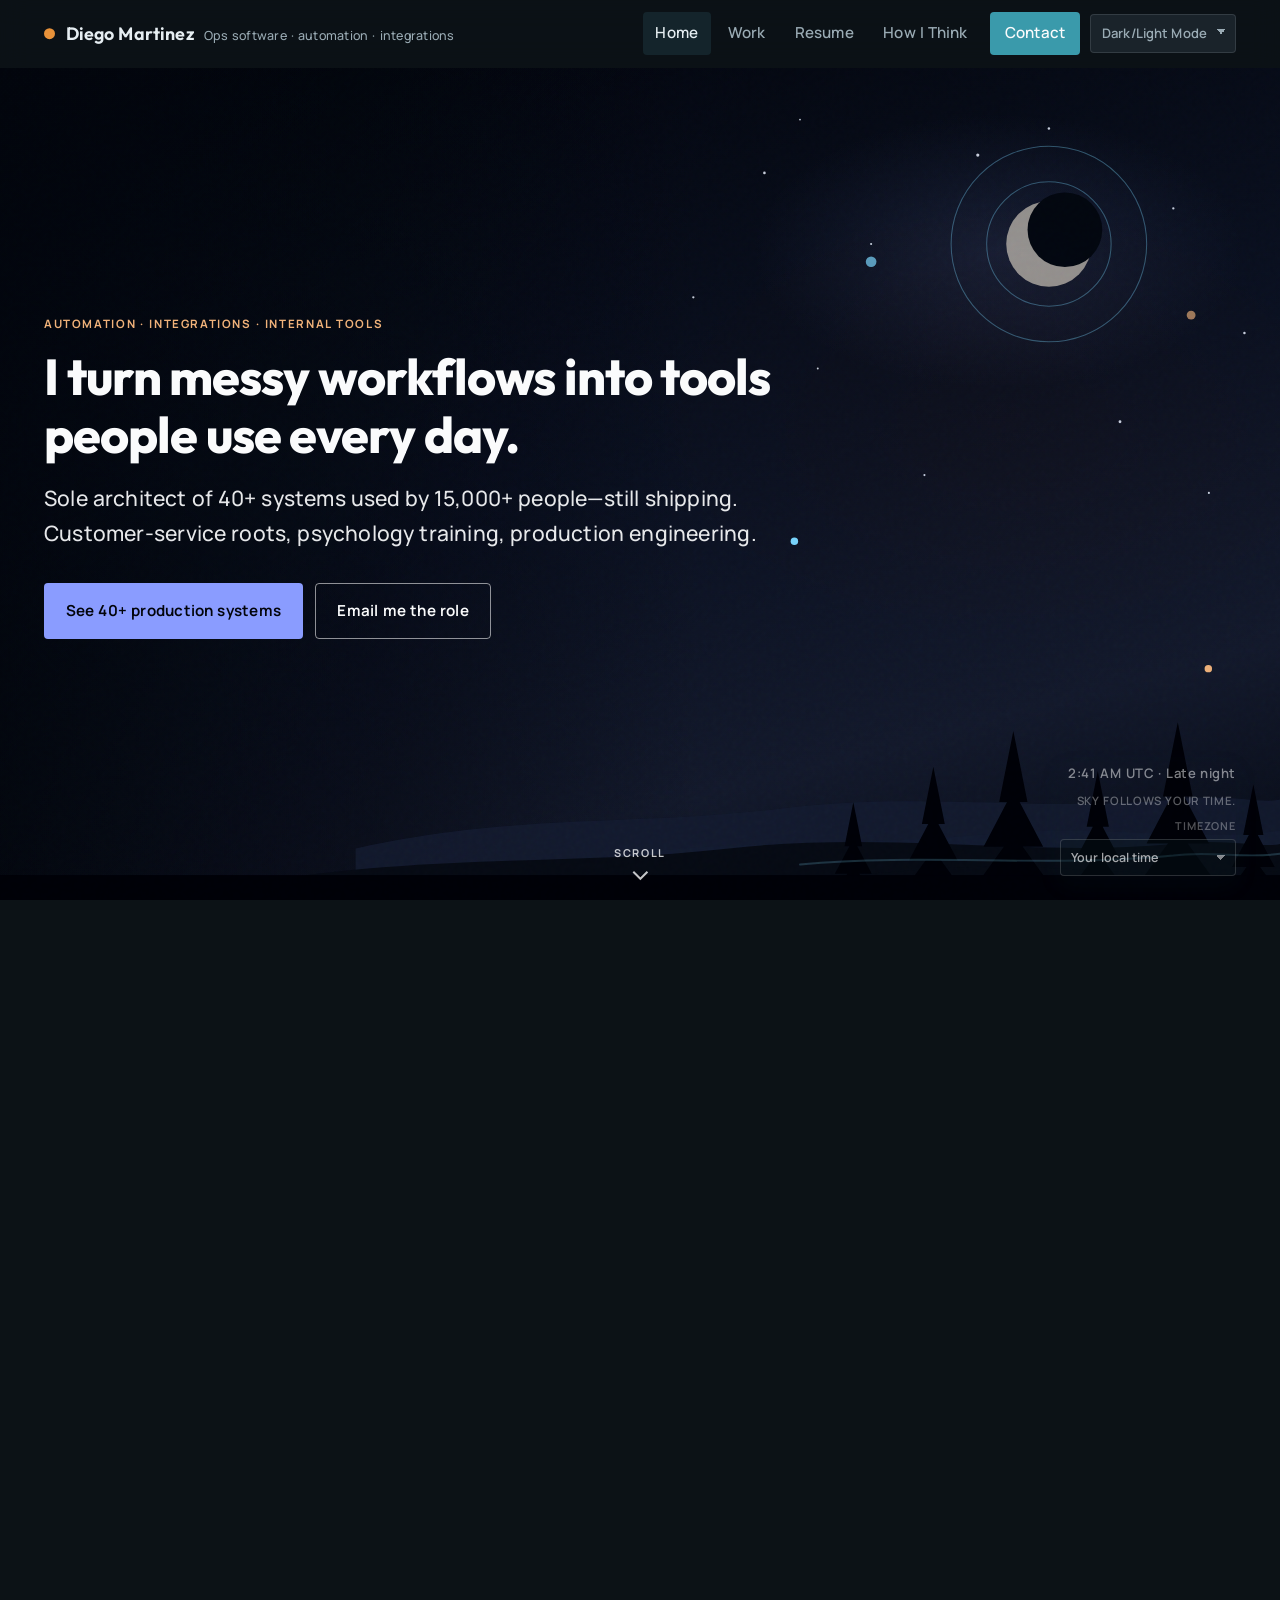
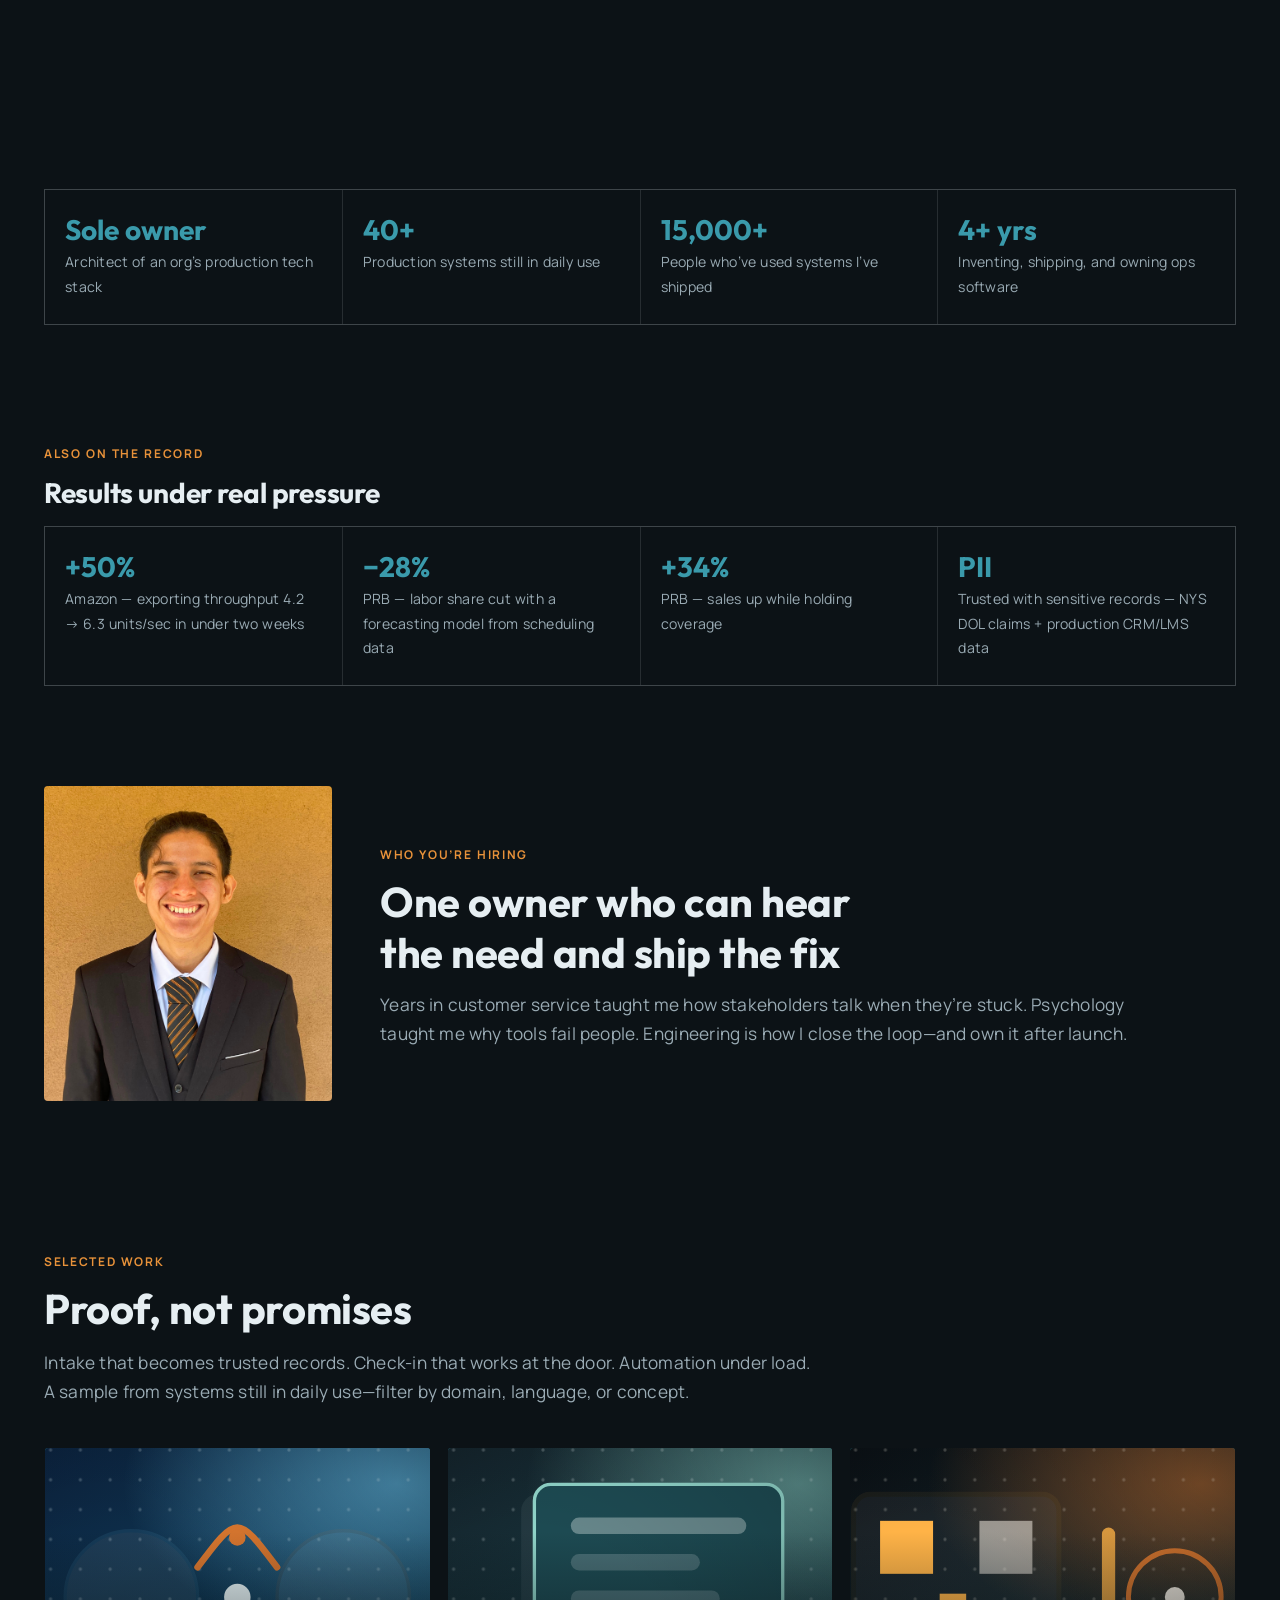
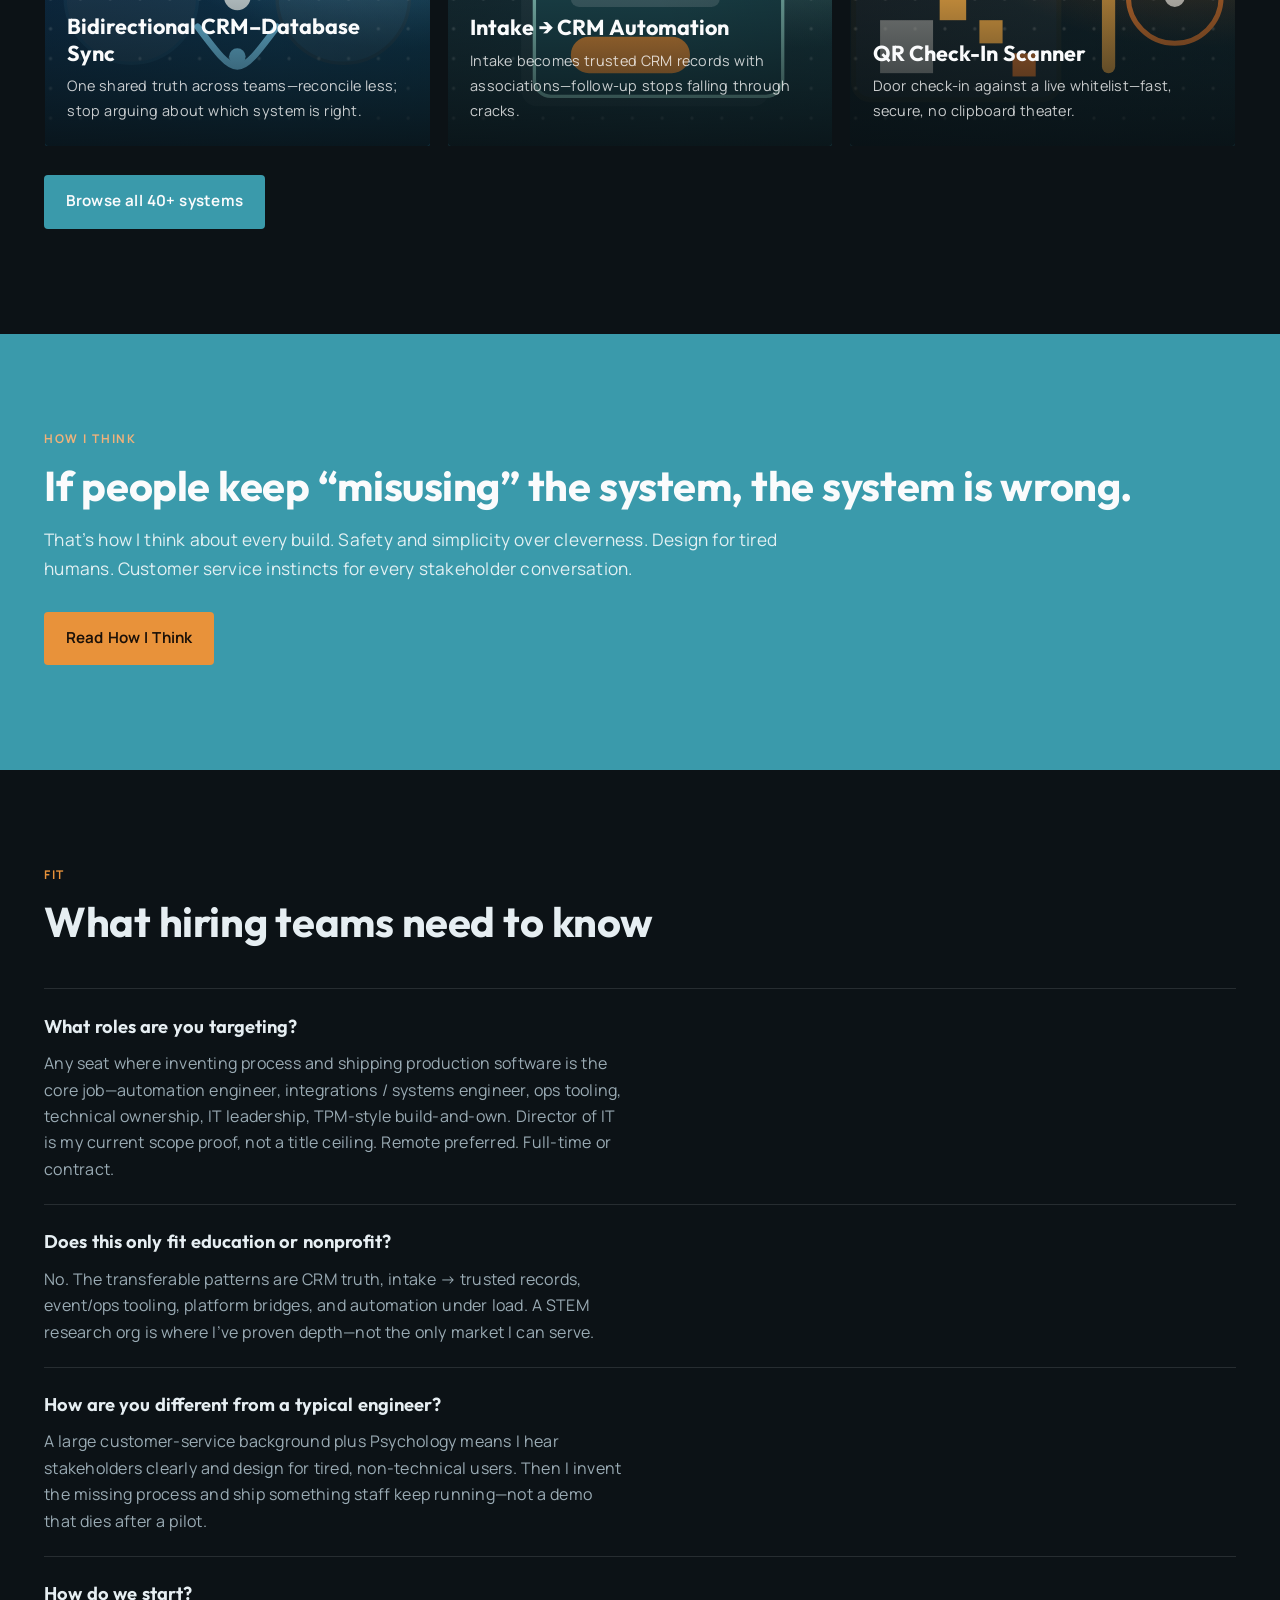
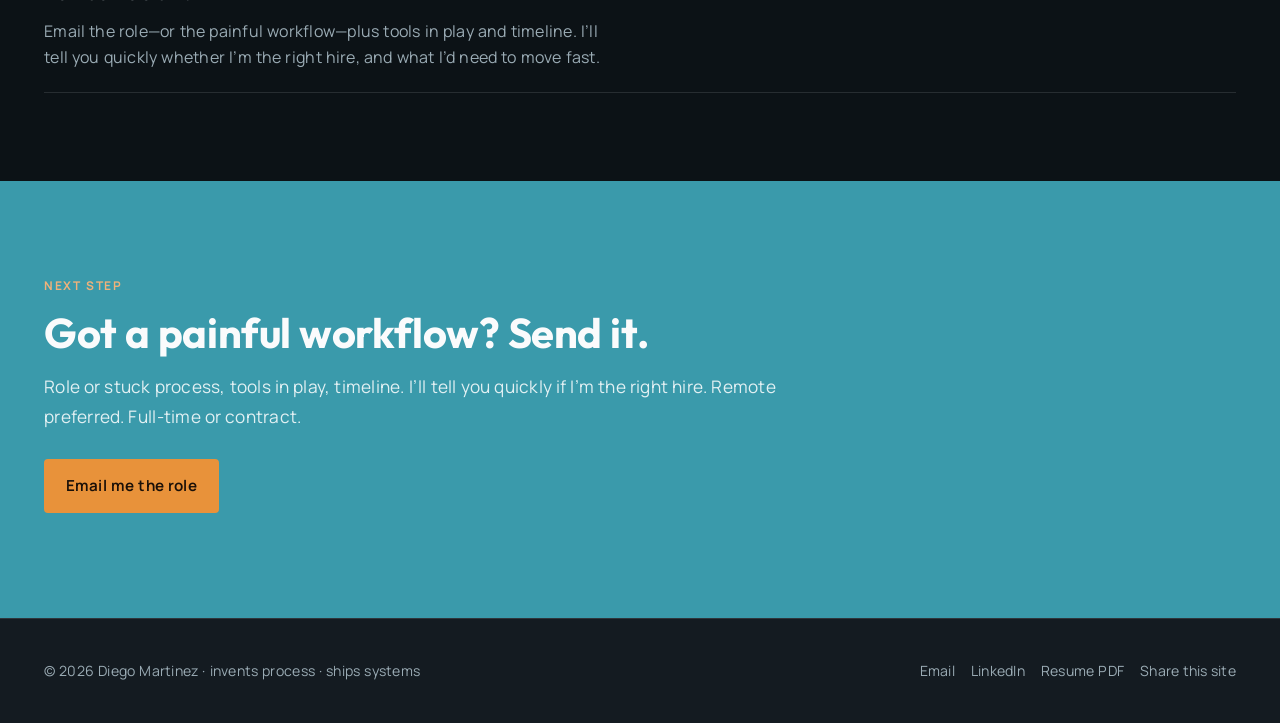
==== index.html @ 5d2e2996 "Initial public portfolio site for GitHub Pages. Co-authored-by: Cursor <cursoragent@cursor.com>" ====
<!DOCTYPE html>
<html lang="en">
  <head>
    <meta charset="UTF-8" />
    <meta name="viewport" content="width=device-width, initial-scale=1, viewport-fit=cover" />
    <script>
      (function () {
        try {
          var mode = localStorage.getItem("portfolioThemeModeV1") || "auto";
          if (mode === "light" || mode === "dark") {
            document.documentElement.dataset.theme = mode;
            return;
          }
          var tz = localStorage.getItem("portfolioHeroTzV1") || "local";
          var h;
          if (!tz || tz === "local") {
            var d = new Date();
            h = d.getHours() + d.getMinutes() / 60;
          } else {
            try {
              var parts = new Intl.DateTimeFormat("en-US", {
                hour: "numeric",
                minute: "numeric",
                hourCycle: "h23",
                timeZone: tz
              }).formatToParts(new Date());
              var hour = Number(parts.find(function (p) { return p.type === "hour"; }).value);
              var minute = Number(parts.find(function (p) { return p.type === "minute"; }).value);
              h = (hour === 24 ? 0 : hour) + minute / 60;
            } catch (err) {
              var d2 = new Date();
              h = d2.getHours() + d2.getMinutes() / 60;
            }
          }
          document.documentElement.dataset.theme = h >= 4.5 && h < 17 ? "light" : "dark";
        } catch (err) {}
      })();
    </script>
    <title>Diego Martinez — Tools people use every day</title>
    <meta
      name="description"
      content="Diego Martinez turns messy workflows into production software—automation, integrations, internal tools. 40+ systems · 15,000+ users · remote · full-time or contract."
    />
    <link rel="icon" href="assets/favicon.svg" type="image/svg+xml" />
    <meta property="og:type" content="website" />
    <meta property="og:title" content="Diego Martinez — Tools people use every day" />
    <meta
      property="og:description"
      content="Turns messy workflows into production software—automation, integrations, internal tools. 40+ systems · 15,000+ users · remote · full-time or contract."
    />
    <meta property="og:image" content="assets/og-image.png" />
    <meta name="twitter:card" content="summary_large_image" />
    <meta name="twitter:title" content="Diego Martinez — Tools people use every day" />
    <meta
      name="twitter:description"
      content="Turns messy workflows into production software—automation, integrations, internal tools. 40+ systems · 15,000+ users · remote · full-time or contract."
    />
    <meta name="twitter:image" content="assets/og-image.png" />
    <link rel="preconnect" href="https://fonts.googleapis.com" />
    <link rel="preconnect" href="https://fonts.gstatic.com" crossorigin />
    <link
      href="https://fonts.googleapis.com/css2?family=Manrope:wght@400;500;600;700&family=Outfit:wght@500;600;700;800&display=swap"
      rel="stylesheet"
    />
    <link rel="stylesheet" href="css/styles.css?v=49" />
  </head>
  <body>
    <header class="site-header">
      <div class="nav-inner">
        <a class="brand" href="index.html">
          <span class="brand-mark" aria-hidden="true"></span>
          Diego Martinez
          <span class="brand-role">Ops software · automation · integrations</span>
        </a>
        <button class="nav-toggle" type="button" aria-label="Open menu" aria-expanded="false">
          <span></span><span></span><span></span>
        </button>
        <nav class="nav-links" aria-label="Primary">
          <a href="index.html" aria-current="page">Home</a>
          <a href="portfolio.html">Work</a>
          <a href="resume.html">Resume</a>
          <a href="approach.html">How I Think</a>
          <a class="nav-cta" href="contact.html">Contact</a>
          <label class="theme-control">
            <span class="sr-only">Theme</span>
            <select id="theme-mode" aria-label="Color theme">
              <option value="auto">Dark/Light Mode</option>
              <option value="light">Light Mode</option>
              <option value="dark">Dark Mode</option>
            </select>
          </label>
        </nav>
      </div>
    </header>

    <main>
      <div class="hero-pin">
      <section class="hero" data-bg="skyclock-day" data-tone="light">
        <div class="hero-visual" aria-hidden="true">
          <div class="hero-base"></div>
          <div class="hero-scene" id="hero-scene"></div>
          <div class="hero-grain"></div>
        </div>
        <div class="hero-content">
          <p class="hero-eyebrow">Automation · integrations · internal tools</p>
          <h1 class="hero-brand hero-headline">
            I turn messy workflows into tools people use every day.
          </h1>
          <p class="hero-line" id="hero-line">
            Sole architect of 40+ systems used by 15,000+ people—still shipping. Customer-service roots, psychology training, production engineering.
          </p>
          <div class="hero-actions">
            <a class="btn btn-primary" href="portfolio.html">See 40+ production systems</a>
            <a class="btn btn-ghost" href="contact.html">Email me the role</a>
          </div>
        </div>
        <div class="hero-sky-meta" id="hero-sky-meta" hidden>
          <p class="hero-clock" id="hero-clock"></p>
          <p class="hero-sky-hint">Sky follows your time.</p>
          <label class="hero-tz-label" for="hero-tz">
            <span class="hero-tz-caption">Timezone</span>
            <select id="hero-tz" class="hero-tz-select" aria-label="Choose timezone for sky phase"></select>
          </label>
        </div>
      </section>
      </div>

      <section class="section-tight">
        <div class="container">
          <div class="proof-grid reveal">
            <div class="proof-item">
              <div class="proof-num">Sole owner</div>
              <div class="proof-label">Architect of an org’s production tech stack</div>
            </div>
            <div class="proof-item">
              <div class="proof-num">40+</div>
              <div class="proof-label">Production systems still in daily use</div>
            </div>
            <div class="proof-item">
              <div class="proof-num">15,000+</div>
              <div class="proof-label">People who’ve used systems I’ve shipped</div>
            </div>
            <div class="proof-item">
              <div class="proof-num">4+ yrs</div>
              <div class="proof-label">Inventing, shipping, and owning ops software</div>
            </div>
          </div>
        </div>
      </section>

      <section class="section-tight">
        <div class="container">
          <div class="section-head reveal" style="margin-bottom: 1rem">
            <span class="eyebrow">Also on the record</span>
            <h2 class="section-title" style="font-size: clamp(1.35rem, 2.5vw, 1.75rem)">Results under real pressure</h2>
          </div>
          <div class="proof-grid reveal">
            <div class="proof-item">
              <div class="proof-num">+50%</div>
              <div class="proof-label">Amazon — exporting throughput 4.2 → 6.3 units/sec in under two weeks</div>
            </div>
            <div class="proof-item">
              <div class="proof-num">−28%</div>
              <div class="proof-label">PRB — labor share cut with a forecasting model from scheduling data</div>
            </div>
            <div class="proof-item">
              <div class="proof-num">+34%</div>
              <div class="proof-label">PRB — sales up while holding coverage</div>
            </div>
            <div class="proof-item">
              <div class="proof-num">PII</div>
              <div class="proof-label">Trusted with sensitive records — NYS DOL claims + production CRM/LMS data</div>
            </div>
          </div>
        </div>
      </section>

      <section class="section-tight presence">
        <div class="container presence-row reveal">
          <figure class="presence-photo">
            <img
              src="assets/diego-portrait.jpg"
              alt="Diego Martinez in a suit, smiling"
              width="1400"
              height="1530"
              loading="lazy"
              decoding="async"
            />
          </figure>
          <div class="presence-copy">
            <span class="eyebrow">Who you’re hiring</span>
            <h2 class="section-title">One owner who can hear the need and ship the fix</h2>
            <p class="section-lead">
              Years in customer service taught me how stakeholders talk when they’re stuck. Psychology taught me why tools fail people. Engineering is how I close the loop—and own it after launch.
            </p>
          </div>
        </div>
      </section>

      <section class="section">
        <div class="container">
          <div class="section-head reveal">
            <span class="eyebrow">Selected work</span>
            <h2 class="section-title">Proof, not promises</h2>
            <p class="section-lead">
              Intake that becomes trusted records. Check-in that works at the door. Automation under load. A sample from systems still in daily use—filter by domain, language, or concept.
            </p>
          </div>
          <div id="featured-row" class="featured-row reveal"></div>
          <p style="margin-top: 1.75rem" class="reveal">
            <a class="btn btn-sea" href="portfolio.html">Browse all 40+ systems</a>
          </p>
        </div>
      </section>

      <section class="section section-sea">
        <div class="container reveal">
          <span class="eyebrow" style="color: var(--signal-soft)">How I Think</span>
          <h2 class="section-title" style="color: inherit">If people keep “misusing” the system, the system is wrong.</h2>
          <p class="section-lead" style="color: rgba(255, 255, 255, 0.85)">
            That’s how I think about every build. Safety and simplicity over cleverness. Design for tired humans. Customer service instincts for every stakeholder conversation.
          </p>
          <p style="margin-top: 1.75rem">
            <a class="btn btn-primary" href="approach.html">Read How I Think</a>
          </p>
        </div>
      </section>

      <section class="section">
        <div class="container">
          <div class="section-head reveal">
            <span class="eyebrow">Fit</span>
            <h2 class="section-title">What hiring teams need to know</h2>
          </div>
          <dl class="faq-list reveal">
            <div class="faq-item">
              <dt>What roles are you targeting?</dt>
              <dd>
                Any seat where inventing process and shipping production software is the core job—automation engineer, integrations / systems engineer, ops tooling, technical ownership, IT leadership, TPM-style build-and-own. Director of IT is my current scope proof, not a title ceiling. Remote preferred. Full-time or contract.
              </dd>
            </div>
            <div class="faq-item">
              <dt>Does this only fit education or nonprofit?</dt>
              <dd>
                No. The transferable patterns are CRM truth, intake → trusted records, event/ops tooling, platform bridges, and automation under load. A STEM research org is where I’ve proven depth—not the only market I can serve.
              </dd>
            </div>
            <div class="faq-item">
              <dt>How are you different from a typical engineer?</dt>
              <dd>
                A large customer-service background plus Psychology means I hear stakeholders clearly and design for tired, non-technical users. Then I invent the missing process and ship something staff keep running—not a demo that dies after a pilot.
              </dd>
            </div>
            <div class="faq-item">
              <dt>How do we start?</dt>
              <dd>
                Email the role—or the painful workflow—plus tools in play and timeline. I’ll tell you quickly whether I’m the right hire, and what I’d need to move fast.
              </dd>
            </div>
          </dl>
        </div>
      </section>

      <section class="section section-sea">
        <div class="container reveal">
          <span class="eyebrow" style="color: var(--signal-soft)">Next step</span>
          <h2 class="section-title" style="color: inherit">Got a painful workflow? Send it.</h2>
          <p class="section-lead" style="color: rgba(255, 255, 255, 0.85)">
            Role or stuck process, tools in play, timeline. I’ll tell you quickly if I’m the right hire. Remote preferred. Full-time or contract.
          </p>
          <p style="margin-top: 1.75rem">
            <a class="btn btn-primary" href="contact.html">Email me the role</a>
          </p>
        </div>
      </section>
    </main>

    <footer class="site-footer">
      <div class="container footer-inner">
        <span>© 2026 Diego Martinez · invents process · ships systems</span>
        <div class="footer-links">
          <a href="mailto:diegofarela11@gmail.com">Email</a>
          <a href="https://www.linkedin.com/in/diego-martinez-9a47701b2/" target="_blank" rel="noopener">LinkedIn</a>
          <a href="assets/Diego_Martinez_Resume.pdf" download>Resume PDF</a>
          <button type="button" class="share-site" data-share-site>Share this site</button>
        </div>
      </div>
    </footer>

    <script src="js/env.js?v=1"></script>
    <script src="js/projects.js?v=35"></script>
    <script src="js/main.js?v=38"></script>
  </body>
</html>
---- css/styles.css ----
/* Diego Martinez — portfolio site */
:root {
  --ink: #101820;
  --ink-soft: #3a4750;
  --paper: #eef2f4;
  --paper-2: #e4ebef;
  --sea: #0f4c5c;
  --sea-deep: #0a323c;
  --signal: #d9772f;
  --signal-soft: #f0b27a;
  --mist: #c5d5db;
  --line: rgba(16, 24, 32, 0.12);
  --white: #fafbfc;
  --surface: #fafbfc;
  --shadow: 0 24px 60px rgba(10, 50, 60, 0.14);
  --header-bg: rgba(238, 242, 244, 0.82);
  --header-bg-scrolled: rgba(238, 242, 244, 0.94);
  --nav-hover-bg: rgba(15, 76, 92, 0.08);
  --card-border-hover: rgba(15, 76, 92, 0.25);
  --radius: 4px;
  --nav-h: 4.25rem;
  --page-gutter: clamp(1rem, 4.2vw, 2.75rem);
  --page-max: 76rem;
  --font-brand: "Outfit", system-ui, sans-serif;
  --font-body: "Manrope", system-ui, sans-serif;
  --ease: cubic-bezier(0.22, 1, 0.36, 1);
  color-scheme: light;
}

html[data-theme="dark"] {
  --ink: #e6eef2;
  --ink-soft: #9aabb4;
  --paper: #0c1216;
  --paper-2: #141b21;
  --sea: #3a9aab;
  --sea-deep: #2a7a88;
  --signal: #e8923a;
  --signal-soft: #f0b27a;
  --mist: #2a3640;
  --line: rgba(230, 238, 242, 0.12);
  --surface: #1a232a;
  --shadow: 0 24px 60px rgba(0, 0, 0, 0.45);
  --header-bg: rgba(12, 18, 22, 0.82);
  --header-bg-scrolled: rgba(12, 18, 22, 0.94);
  --nav-hover-bg: rgba(90, 180, 196, 0.12);
  --card-border-hover: rgba(90, 180, 196, 0.35);
  color-scheme: dark;
}

*,
*::before,
*::after {
  box-sizing: border-box;
}

html {
  scroll-behavior: smooth;
  overflow-x: clip;
}

body {
  margin: 0;
  font-family: var(--font-body);
  color: var(--ink);
  background: var(--paper);
  font-size: 1.0625rem;
  line-height: 1.75;
  letter-spacing: 0.015em;
  word-spacing: 0.04em;
  -webkit-font-smoothing: antialiased;
}

img {
  max-width: 100%;
  display: block;
}

a {
  color: inherit;
  text-decoration: none;
}

button {
  font: inherit;
  cursor: pointer;
  border: none;
  background: none;
}

.container,
.nav-inner,
.hero-content {
  width: min(var(--page-max), calc(100% - 2 * var(--page-gutter)));
  margin-inline: auto;
}

/* —— Nav —— */
.site-header {
  position: sticky;
  top: 0;
  z-index: 50;
  height: var(--nav-h);
  display: flex;
  align-items: center;
  backdrop-filter: blur(14px);
  background: var(--header-bg);
  border-bottom: 1px solid transparent;
  transition: border-color 0.3s var(--ease), background 0.3s;
}

.site-header.is-scrolled {
  border-bottom-color: var(--line);
  background: var(--header-bg-scrolled);
}

.nav-inner {
  display: flex;
  align-items: center;
  justify-content: space-between;
  gap: 1rem;
}

.brand {
  display: flex;
  align-items: baseline;
  gap: 0.65rem;
  font-family: var(--font-brand);
  font-weight: 650;
  font-size: 1.12rem;
  letter-spacing: 0.01em;
}

.brand-mark {
  width: 0.7rem;
  height: 0.7rem;
  border-radius: 50%;
  background: var(--signal);
  display: inline-block;
  transform: translateY(-0.05rem);
}

.brand-role {
  font-family: var(--font-body);
  font-weight: 500;
  font-size: 0.78rem;
  color: var(--ink-soft);
  letter-spacing: 0.02em;
}

.nav-links {
  display: flex;
  gap: 0.25rem;
  align-items: center;
}

.nav-links a {
  padding: 0.5rem 0.8rem;
  font-size: 0.95rem;
  font-weight: 560;
  letter-spacing: 0.01em;
  color: var(--ink-soft);
  border-radius: var(--radius);
  transition: color 0.2s, background 0.2s;
}

.nav-links a:hover,
.nav-links a[aria-current="page"] {
  color: var(--ink);
  background: var(--nav-hover-bg);
}

.nav-cta {
  margin-left: 0.35rem;
  padding: 0.5rem 0.95rem !important;
  background: var(--sea) !important;
  color: #fafbfc !important;
}

.nav-cta:hover {
  background: var(--sea-deep) !important;
}

.theme-control {
  display: inline-flex;
  align-items: center;
  margin-left: 0.35rem;
}

.theme-control select {
  appearance: none;
  font: inherit;
  font-size: 0.82rem;
  font-weight: 600;
  letter-spacing: 0.01em;
  color: var(--ink-soft);
  background: var(--surface);
  border: 1px solid var(--line);
  border-radius: var(--radius);
  padding: 0.45rem 1.75rem 0.45rem 0.7rem;
  background-image: linear-gradient(45deg, transparent 50%, var(--ink-soft) 50%),
    linear-gradient(135deg, var(--ink-soft) 50%, transparent 50%);
  background-position: calc(100% - 14px) calc(50% - 2px), calc(100% - 9px) calc(50% - 2px);
  background-size: 5px 5px, 5px 5px;
  background-repeat: no-repeat;
  cursor: pointer;
  transition: color 0.2s, border-color 0.2s, background-color 0.2s;
}

.theme-control select:hover,
.theme-control select:focus-visible {
  color: var(--ink);
  border-color: var(--sea);
  outline: none;
}

.nav-toggle {
  display: none;
  width: 2.5rem;
  height: 2.5rem;
  border: 1px solid var(--line);
  border-radius: var(--radius);
  align-items: center;
  justify-content: center;
  flex-direction: column;
  gap: 5px;
}

.nav-toggle span {
  display: block;
  width: 1.1rem;
  height: 2px;
  background: var(--ink);
}

@media (max-width: 820px) {
  .nav-toggle {
    display: flex;
  }

  .nav-links {
    position: fixed;
    inset: var(--nav-h) 0 auto 0;
    flex-direction: column;
    align-items: stretch;
    max-height: calc(100svh - var(--nav-h));
    overflow: auto;
    padding: 1rem var(--page-gutter) calc(1.5rem + env(safe-area-inset-bottom));
    background: var(--paper);
    border-bottom: 1px solid var(--line);
    transform: translateY(-120%);
    opacity: 0;
    pointer-events: none;
    transition: transform 0.35s var(--ease), opacity 0.25s;
  }

  .nav-links.is-open {
    transform: translateY(0);
    opacity: 1;
    pointer-events: auto;
  }

  .nav-cta {
    margin-left: 0 !important;
    text-align: center;
  }

  .theme-control {
    margin-left: 0;
    width: 100%;
  }

  .theme-control select {
    width: 100%;
  }

  .brand-role {
    display: none;
  }
}

/* —— Buttons —— */
[hidden] {
  display: none !important;
}

.btn {
  display: inline-flex;
  align-items: center;
  justify-content: center;
  gap: 0.45rem;
  padding: 0.85rem 1.35rem;
  border-radius: var(--radius);
  font-weight: 650;
  font-size: 0.95rem;
  transition: transform 0.25s var(--ease), background 0.2s, color 0.2s, border-color 0.2s;
}

.btn:hover {
  transform: translateY(-2px);
}

.btn-primary {
  background: var(--signal);
  color: #1a1008;
}

.btn-primary:hover {
  background: var(--signal-soft);
}

.btn-ghost {
  border: 1px solid var(--ink);
  color: var(--ink);
  background: transparent;
}

.btn-ghost:hover {
  background: var(--ink);
  color: var(--paper);
}

.btn-sea {
  background: var(--sea);
  color: var(--white);
}

.btn-sea:hover {
  background: var(--sea-deep);
}

/* —— Hero —— */
.hero-pin {
  position: relative;
  height: auto;
}

.hero-pin.is-parallax-pin {
  height: 185vh;
}

.hero-pin.is-parallax-pin > .hero {
  position: sticky;
  top: var(--nav-h);
  min-height: calc(100svh - var(--nav-h));
  height: calc(100svh - var(--nav-h));
}

.hero {
  position: relative;
  min-height: calc(100svh - var(--nav-h));
  display: grid;
  align-items: center;
  overflow: hidden;
  background: var(--sea-deep);
  color: var(--white);
}

.hero-visual {
  position: absolute;
  inset: 0;
}

.hero-base {
  position: absolute;
  inset: 0;
  transition: background 0.55s var(--ease);
  background:
    linear-gradient(90deg, rgba(4, 12, 18, 0.82) 0%, rgba(4, 12, 18, 0.42) 28%, transparent 52%),
    radial-gradient(circle at 78% 46%, rgba(217, 119, 47, 0.36), transparent 32%),
    radial-gradient(ellipse 45% 40% at 60% 20%, rgba(122, 215, 255, 0.14), transparent 50%),
    linear-gradient(148deg, #040c12 0%, #0c2e38 48%, #13404a 100%);
}

.hero-scene {
  position: absolute;
  inset: 0;
  pointer-events: none;
  opacity: 0.98;
  --plx-y: 0;
}

.hero-scene svg {
  width: 100%;
  height: 100%;
  display: block;
  overflow: visible;
}

.hero.has-parallax .hero-base {
  will-change: auto;
  backface-visibility: hidden;
}

.hero.has-parallax .hero-scene .plx-layer {
  will-change: auto;
  backface-visibility: hidden;
}

.hero.is-parallaxing .hero-base,
.hero.is-parallaxing .hero-scene .plx-layer {
  will-change: transform;
}

.hero.has-parallax .hero-content {
  will-change: transform, opacity, filter;
  transition: none;
}

.hero-scroll-cue {
  position: absolute;
  z-index: 3;
  left: 50%;
  bottom: 1.35rem;
  transform: translateX(-50%);
  display: flex;
  flex-direction: column;
  align-items: center;
  gap: 0.35rem;
  pointer-events: none;
  color: rgba(250, 251, 252, 0.78);
  opacity: 1;
  transition: opacity 0.2s linear;
}

.hero[data-tone="light"] .hero-scroll-cue {
  color: rgba(16, 28, 34, 0.7);
}

.hero-scroll-cue-label {
  font-size: 0.68rem;
  font-weight: 700;
  letter-spacing: 0.16em;
  text-transform: uppercase;
}

.hero-scroll-cue-chevron {
  width: 0.7rem;
  height: 0.7rem;
  border-right: 2px solid currentColor;
  border-bottom: 2px solid currentColor;
  transform: rotate(45deg);
  animation: heroCueBob 1.4s ease-in-out infinite;
}

@keyframes heroCueBob {
  0%,
  100% {
    transform: rotate(45deg) translate(0, 0);
    opacity: 0.55;
  }
  50% {
    transform: rotate(45deg) translate(4px, 4px);
    opacity: 1;
  }
}

@media (prefers-reduced-motion: reduce) {
  .hero-scroll-cue-chevron {
    animation: none;
  }
}

/* Dev tools — localhost / ?dev=1 only; never shown in embed previews */
.dev-tools {
  position: fixed;
  z-index: 10000;
  right: max(0.75rem, env(safe-area-inset-right));
  bottom: max(0.75rem, env(safe-area-inset-bottom));
  width: min(22rem, calc(100vw - 1.5rem));
  border: 1px solid rgba(16, 24, 32, 0.18);
  border-radius: 10px;
  background: rgba(250, 251, 252, 0.94);
  color: #101820;
  box-shadow: 0 18px 40px rgba(10, 50, 60, 0.18);
  backdrop-filter: blur(12px);
  font-size: 0.78rem;
  line-height: 1.45;
}

html[data-theme="dark"] .dev-tools {
  border-color: rgba(230, 238, 242, 0.16);
  background: rgba(18, 26, 32, 0.94);
  color: #e6eef2;
  box-shadow: 0 18px 40px rgba(0, 0, 0, 0.45);
}

.dev-tools-bar {
  display: flex;
  align-items: center;
  gap: 0.5rem;
  padding: 0.55rem 0.7rem;
  border-bottom: 1px solid rgba(16, 24, 32, 0.1);
}

html[data-theme="dark"] .dev-tools-bar {
  border-bottom-color: rgba(230, 238, 242, 0.1);
}

.dev-tools-title {
  font-size: 0.68rem;
  letter-spacing: 0.12em;
  text-transform: uppercase;
}

.dev-tools-viewport-live {
  margin-left: auto;
  font-variant-numeric: tabular-nums;
  opacity: 0.65;
}

.dev-tools-toggle {
  padding: 0.2rem 0.45rem;
  border: 1px solid rgba(16, 24, 32, 0.18);
  border-radius: 4px;
  font-size: 0.72rem;
  font-weight: 650;
  color: inherit;
  background: rgba(15, 76, 92, 0.06);
}

html[data-theme="dark"] .dev-tools-toggle {
  border-color: rgba(230, 238, 242, 0.18);
  background: rgba(90, 180, 196, 0.1);
}

.dev-tools[data-collapsed="true"] .dev-tools-body {
  display: none;
}

.dev-tools[data-collapsed="true"] .dev-tools-bar {
  border-bottom: none;
}

.dev-tools-body {
  padding: 0.7rem 0.75rem 0.85rem;
  max-height: min(70vh, 32rem);
  overflow: auto;
}

.dev-tools-section + .dev-tools-section,
#dev-tools-extra:not(:empty) {
  margin-top: 0.85rem;
  padding-top: 0.85rem;
  border-top: 1px solid rgba(16, 24, 32, 0.1);
}

html[data-theme="dark"] .dev-tools-section + .dev-tools-section,
html[data-theme="dark"] #dev-tools-extra:not(:empty) {
  border-top-color: rgba(230, 238, 242, 0.1);
}

.dev-tools-heading {
  margin: 0 0 0.35rem;
  font-size: 0.68rem;
  font-weight: 700;
  letter-spacing: 0.12em;
  text-transform: uppercase;
  opacity: 0.65;
}

.dev-tools-note,
.dev-tools-hint,
.hero-quality-debug .hqd-detail,
.hero-quality-debug .hqd-hint {
  margin: 0 0 0.55rem;
  opacity: 0.82;
}

.dev-tools-hint {
  margin-bottom: 0;
  font-size: 0.7rem;
}

.dev-tools-presets {
  display: flex;
  flex-wrap: wrap;
  gap: 0.35rem;
  margin-bottom: 0.55rem;
}

.dev-tools-preset {
  padding: 0.35rem 0.55rem;
  border: 1px solid rgba(16, 24, 32, 0.16);
  border-radius: 4px;
  font-size: 0.72rem;
  font-weight: 650;
  color: inherit;
  background: rgba(15, 76, 92, 0.05);
}

html[data-theme="dark"] .dev-tools-preset {
  border-color: rgba(230, 238, 242, 0.16);
  background: rgba(90, 180, 196, 0.08);
}

.dev-tools-preset:hover,
.dev-tools-preset.is-active {
  background: var(--sea);
  border-color: var(--sea);
  color: var(--white);
}

.dev-tools-preset-clear {
  opacity: 0.8;
}

.dev-tools-link {
  display: inline;
  padding: 0;
  border: none;
  background: none;
  color: var(--sea);
  font: inherit;
  font-weight: 650;
  text-decoration: underline;
  text-underline-offset: 0.12em;
}

.dev-tools code,
.hero-quality-debug code {
  font-size: 0.68rem;
}

.hero-quality-debug .hqd-mode {
  margin: 0 0 0.25rem;
  font-size: 0.95rem;
  font-weight: 700;
}

.hero-quality-debug .hqd-mode[data-path="full"] {
  color: #0f7a58;
}

.hero-quality-debug .hqd-mode[data-path="lite"] {
  color: #b45a12;
}

html[data-theme="dark"] .hero-quality-debug .hqd-mode[data-path="full"] {
  color: #5ad0a8;
}

html[data-theme="dark"] .hero-quality-debug .hqd-mode[data-path="lite"] {
  color: #f0b27a;
}

.hero-quality-debug .hqd-force-label {
  display: flex;
  align-items: center;
  justify-content: space-between;
  gap: 0.5rem;
  margin-bottom: 0.55rem;
}

.hero-quality-debug .hqd-force-label select {
  flex: 1;
  min-width: 0;
  max-width: 11rem;
  padding: 0.3rem 0.4rem;
  border-radius: 4px;
  border: 1px solid rgba(16, 24, 32, 0.18);
  background: rgba(255, 255, 255, 0.9);
  color: inherit;
  font: inherit;
}

html[data-theme="dark"] .hero-quality-debug .hqd-force-label select {
  border-color: rgba(230, 238, 242, 0.18);
  background: rgba(0, 0, 0, 0.25);
}

.dev-viewport-stage {
  position: fixed;
  inset: 0;
  z-index: 9990;
  display: flex;
  flex-direction: column;
  align-items: center;
  justify-content: stretch;
  gap: 0.65rem;
  padding: 0.75rem;
  background: rgba(8, 14, 18, 0.72);
  backdrop-filter: blur(8px);
}

.dev-viewport-chrome {
  display: flex;
  align-items: center;
  gap: 0.75rem;
  width: min(100%, 1280px);
  color: #f4f7f8;
}

.dev-viewport-chrome-label {
  font-size: 0.78rem;
  font-weight: 650;
  letter-spacing: 0.04em;
}

.dev-viewport-close {
  margin-left: auto;
  padding: 0.35rem 0.7rem;
  border: 1px solid rgba(255, 255, 255, 0.28);
  border-radius: 4px;
  color: #f4f7f8;
  background: rgba(255, 255, 255, 0.08);
  font-size: 0.78rem;
  font-weight: 650;
}

.dev-viewport-frame-wrap {
  flex: 1;
  min-height: 0;
  max-width: 100%;
  border: 1px solid rgba(255, 255, 255, 0.22);
  border-radius: 12px;
  overflow: hidden;
  background: var(--paper);
  box-shadow: 0 24px 60px rgba(0, 0, 0, 0.35);
}

.dev-viewport-frame {
  width: 100%;
  height: 100%;
  border: 0;
  background: var(--paper);
}

html.has-dev-viewport {
  overflow: hidden;
}

@media (max-width: 700px) {
  .hero-pin.is-parallax-pin {
    height: 145vh;
  }

  .hero-pin.is-parallax-pin > .hero {
    align-content: stretch;
    align-items: stretch;
    display: grid;
    grid-template-rows: auto minmax(7.5rem, 20vh) auto;
  }

  /* Let the cropped skyclock fill the stage — no CSS transform fight */
  .hero.has-parallax .hero-scene {
    opacity: 1;
    transform: none;
  }

  .hero.has-parallax.is-parallaxing .hero-scene {
    will-change: auto;
  }

  /* Card owns the bottom — Scroll cue was overlapping it */
  .hero-scroll-cue {
    display: none;
  }

  .dev-tools {
    right: 0.5rem;
    left: 0.5rem;
    width: auto;
  }
}

.hero-grain {
  position: absolute;
  inset: 0;
  pointer-events: none;
  opacity: 0.22;
  mix-blend-mode: soft-light;
  background-image: url("data:image/svg+xml,%3Csvg viewBox='0 0 200 200' xmlns='http://www.w3.org/2000/svg'%3E%3Cfilter id='n'%3E%3CfeTurbulence type='fractalNoise' baseFrequency='0.85' numOctaves='3' stitchTiles='stitch'/%3E%3C/filter%3E%3Crect width='100%25' height='100%25' filter='url(%23n)' opacity='0.55'/%3E%3C/svg%3E");
}

.hero[data-bg="nexus"] .hero-base {
  background:
    linear-gradient(90deg, rgba(4, 12, 18, 0.82) 0%, rgba(4, 12, 18, 0.42) 28%, transparent 52%),
    radial-gradient(circle at 78% 46%, rgba(217, 119, 47, 0.36), transparent 32%),
    radial-gradient(ellipse 45% 40% at 60% 20%, rgba(122, 215, 255, 0.14), transparent 50%),
    linear-gradient(148deg, #040c12 0%, #0c2e38 48%, #13404a 100%);
}

.hero[data-bg="magnet"] .hero-base {
  background:
    linear-gradient(90deg, rgba(12, 4, 4, 0.85) 0%, rgba(12, 4, 4, 0.4) 28%, transparent 52%),
    radial-gradient(circle at 82% 46%, rgba(255, 107, 61, 0.4), transparent 34%),
    linear-gradient(150deg, #120806 0%, #2a100c 48%, #1a0a08 100%);
}

.hero[data-bg="well"] .hero-base {
  background:
    linear-gradient(90deg, rgba(4, 8, 18, 0.85) 0%, rgba(4, 8, 18, 0.4) 28%, transparent 52%),
    radial-gradient(circle at 80% 48%, rgba(61, 124, 255, 0.35), transparent 30%),
    linear-gradient(155deg, #050818 0%, #0c1a3a 50%, #081428 100%);
}

.hero[data-bg="beacon"] .hero-base {
  background:
    linear-gradient(90deg, rgba(10, 8, 4, 0.84) 0%, rgba(10, 8, 4, 0.4) 28%, transparent 52%),
    radial-gradient(ellipse 30% 55% at 84% 18%, rgba(255, 211, 106, 0.38), transparent 55%),
    linear-gradient(160deg, #0c0a06 0%, #24180c 48%, #120e08 100%);
}

.hero[data-bg="register"] .hero-base {
  background:
    radial-gradient(ellipse 40% 35% at 78% 42%, rgba(0, 163, 224, 0.1), transparent 55%),
    linear-gradient(155deg, #f4f1ea 0%, #ebe6dc 52%, #e4ddd0 100%);
}

.hero[data-bg="skyclock-dawn"] .hero-base {
  background:
    linear-gradient(90deg, rgba(240, 228, 220, 0.72) 0%, rgba(240, 228, 220, 0.25) 30%, transparent 55%),
    radial-gradient(ellipse 55% 40% at 82% 58%, rgba(255, 170, 130, 0.55), transparent 55%),
    linear-gradient(180deg, #1a2038 0%, #7a6a88 35%, #e8b89a 62%, #f0d8c8 100%);
}

.hero[data-bg="skyclock-morning"] .hero-base {
  background:
    linear-gradient(90deg, rgba(230, 236, 242, 0.6) 0%, transparent 42%),
    radial-gradient(ellipse 50% 38% at 80% 30%, rgba(255, 220, 160, 0.5), transparent 55%),
    linear-gradient(170deg, #7aa4bc 0%, #c5d8e6 48%, #e8f0f4 100%);
}

.hero[data-bg="skyclock-day"] .hero-base {
  background:
    linear-gradient(90deg, rgba(210, 222, 230, 0.55) 0%, transparent 45%),
    radial-gradient(ellipse 50% 40% at 82% 22%, rgba(255, 230, 170, 0.45), transparent 55%),
    linear-gradient(165deg, #8eb4c8 0%, #b7cfe0 42%, #d5e2ea 100%);
}

.hero[data-bg="skyclock-golden"] .hero-base {
  background:
    linear-gradient(90deg, rgba(250, 230, 200, 0.65) 0%, rgba(250, 230, 200, 0.2) 32%, transparent 55%),
    radial-gradient(ellipse 55% 42% at 86% 42%, rgba(255, 180, 70, 0.55), transparent 55%),
    linear-gradient(175deg, #6a90b0 0%, #e8b878 45%, #f2d8a8 72%, #f6e8c8 100%);
}

.hero[data-bg="skyclock-sunset"] .hero-base {
  background:
    linear-gradient(90deg, rgba(40, 18, 20, 0.72) 0%, rgba(40, 18, 20, 0.3) 30%, transparent 55%),
    radial-gradient(ellipse 60% 35% at 84% 48%, rgba(255, 120, 60, 0.5), transparent 50%),
    linear-gradient(180deg, #1a1430 0%, #8a3a3a 40%, #e07040 58%, #2a1810 100%);
}

.hero[data-bg="skyclock-dusk"] .hero-base {
  background:
    linear-gradient(90deg, rgba(18, 10, 28, 0.78) 0%, rgba(18, 10, 28, 0.35) 30%, transparent 55%),
    radial-gradient(ellipse 55% 30% at 84% 68%, rgba(255, 140, 120, 0.35), transparent 55%),
    linear-gradient(180deg, #0c1028 0%, #4a3060 38%, #c07070 62%, #1a1428 100%);
}

.hero[data-bg="skyclock-night"] .hero-base {
  background:
    linear-gradient(90deg, rgba(4, 8, 16, 0.82) 0%, rgba(4, 8, 16, 0.4) 28%, transparent 52%),
    radial-gradient(ellipse 40% 35% at 82% 26%, rgba(180, 200, 255, 0.16), transparent 55%),
    linear-gradient(160deg, #040810 0%, #0e1a32 48%, #152438 78%, #0a1420 100%);
}

.hero[data-bg="skyclock-late"] .hero-base {
  background:
    linear-gradient(90deg, rgba(2, 4, 10, 0.88) 0%, rgba(2, 4, 10, 0.45) 30%, transparent 55%),
    radial-gradient(ellipse 35% 30% at 78% 22%, rgba(120, 140, 220, 0.12), transparent 55%),
    linear-gradient(165deg, #02040a 0%, #0a1020 50%, #12182a 78%, #060a14 100%);
}

/* Per-timezone tint so cities stay distinct even in the same phase */
.hero[data-sky] .hero-base::after {
  content: "";
  position: absolute;
  inset: 0;
  pointer-events: none;
  mix-blend-mode: soft-light;
  opacity: 0.55;
}

.hero[data-sky="local"] .hero-base::after {
  background:
    radial-gradient(ellipse 50% 45% at 78% 42%, rgba(217, 119, 47, 0.35), transparent 60%),
    linear-gradient(120deg, rgba(90, 208, 216, 0.2), transparent 50%);
}

.hero[data-sky="pacific"] .hero-base::after {
  background:
    radial-gradient(ellipse 55% 40% at 88% 40%, rgba(94, 200, 212, 0.45), transparent 58%),
    linear-gradient(200deg, rgba(60, 140, 150, 0.25), transparent 55%);
}

.hero[data-sky="atlantic"] .hero-base::after {
  background:
    radial-gradient(ellipse 50% 42% at 70% 35%, rgba(122, 168, 255, 0.4), transparent 58%),
    linear-gradient(160deg, rgba(40, 80, 160, 0.22), transparent 50%);
}

.hero[data-sky="london"] .hero-base::after {
  background:
    radial-gradient(ellipse 60% 50% at 75% 55%, rgba(200, 210, 220, 0.4), transparent 60%),
    linear-gradient(180deg, rgba(160, 170, 180, 0.28), transparent 55%);
}

.hero[data-sky="reykjavik"] .hero-base::after {
  background:
    radial-gradient(ellipse 55% 40% at 65% 25%, rgba(125, 255, 200, 0.35), transparent 55%),
    linear-gradient(210deg, rgba(160, 144, 255, 0.28), transparent 50%);
}

.hero[data-sky="dubai"] .hero-base::after {
  background:
    radial-gradient(ellipse 55% 40% at 86% 48%, rgba(255, 200, 120, 0.45), transparent 55%),
    linear-gradient(190deg, rgba(224, 112, 64, 0.28), transparent 52%);
}

.hero[data-sky="tokyo"] .hero-base::after {
  background:
    radial-gradient(ellipse 50% 42% at 90% 38%, rgba(255, 143, 184, 0.4), transparent 58%),
    linear-gradient(140deg, rgba(158, 197, 255, 0.25), transparent 50%);
}

.hero[data-sky="sydney"] .hero-base::after {
  background:
    radial-gradient(ellipse 50% 40% at 82% 30%, rgba(110, 208, 255, 0.42), transparent 58%),
    linear-gradient(175deg, rgba(255, 210, 138, 0.22), transparent 50%);
}

.hero[data-tone="light"] {
  color: #141414;
  background: #d5e2ea;
}

.hero[data-tone="light"] .hero-line {
  color: rgba(16, 24, 28, 0.88);
}

.hero[data-tone="light"] .hero-eyebrow {
  /* Burnt orange — --signal washes out on pale sky / golden hour */
  color: #8a4518;
}

.hero[data-tone="light"] .hero-meta,
.hero[data-tone="light"] .hero-clock,
.hero[data-tone="light"] .hero-sky-hint,
.hero[data-tone="light"] .hero-tz-caption {
  color: rgba(20, 20, 20, 0.72);
}

.hero[data-tone="light"] .hero-clock {
  color: rgba(16, 28, 34, 0.9);
  font-weight: 700;
}

.hero[data-tone="light"] .hero-meta {
  color: rgba(16, 28, 34, 0.78);
  opacity: 1;
  padding: 0.4rem 0.65rem;
  border-radius: 6px;
  background: rgba(255, 255, 255, 0.9);
  border: 1px solid rgba(15, 50, 60, 0.08);
  box-shadow: 0 6px 18px rgba(15, 40, 50, 0.08);
  backdrop-filter: blur(10px);
}

.hero[data-tone="light"] .hero-sky-meta {
  opacity: 1;
  padding: 0.65rem 0.8rem;
  border-radius: 8px;
  background: rgba(255, 255, 255, 0.9);
  border: 1px solid rgba(15, 50, 60, 0.08);
  box-shadow: 0 8px 22px rgba(15, 40, 50, 0.1);
  backdrop-filter: blur(10px);
}

.hero[data-tone="light"] .hero-tz-select {
  color: #141414;
  border-color: rgba(20, 20, 20, 0.22);
  background:
    linear-gradient(45deg, transparent 50%, rgba(20, 20, 20, 0.55) 50%) calc(100% - 14px) / 5px 5px no-repeat,
    linear-gradient(135deg, rgba(20, 20, 20, 0.55) 50%, transparent 50%) calc(100% - 9px) / 5px 5px no-repeat,
    rgba(255, 255, 255, 0.95);
}

.hero[data-tone="light"] .hero-grain {
  opacity: 0.1;
  mix-blend-mode: multiply;
}

.hero[data-tone="light"] .btn-ghost {
  border-color: rgba(20, 20, 20, 0.45);
  color: #141414;
}

.hero[data-tone="light"] .btn-ghost:hover {
  background: #141414;
  color: #f6f4ef;
}

.hero[data-tone="light"] .btn-primary {
  background: #141414;
  color: #f6f4ef;
}

.hero[data-tone="light"] .btn-primary:hover {
  background: #2a2a2a;
}

.hero[data-bg="magnet"] .btn-primary {
  background: #ff6b3d;
  color: #1a0a08;
}

.hero[data-bg="magnet"] .btn-primary:hover {
  background: #ff8f5a;
}

.hero[data-bg="well"] .btn-primary {
  background: #3d7cff;
  color: #050818;
}

.hero[data-bg="well"] .btn-primary:hover {
  background: #7ad0ff;
}

.hero[data-bg="beacon"] .btn-primary {
  background: #ffd36a;
  color: #120e08;
}

.hero[data-bg="beacon"] .btn-primary:hover {
  background: #ffe29a;
}

.hero[data-bg="skyclock-night"] .btn-primary {
  background: #9ec5ff;
  color: #040810;
}

.hero[data-bg="skyclock-night"] .btn-primary:hover {
  background: #c5dbff;
}

.hero[data-bg="skyclock-late"] .btn-primary {
  background: #8a9cff;
  color: #02040a;
}

.hero[data-bg="skyclock-late"] .btn-primary:hover {
  background: #b0bcff;
}

.hero[data-bg="skyclock-dusk"] .btn-primary {
  background: #d4a0c0;
  color: #140818;
}

.hero[data-bg="skyclock-dusk"] .btn-primary:hover {
  background: #e8c0d8;
}

.hero[data-bg="skyclock-sunset"] .btn-primary {
  background: #ff9a4a;
  color: #1a1008;
}

.hero[data-bg="skyclock-sunset"] .btn-primary:hover {
  background: #ffb070;
}

@keyframes heroPulse {
  0%,
  100% {
    opacity: 0.35;
  }
  50% {
    opacity: 0.95;
  }
}

@keyframes heroDrift {
  from {
    transform: translate3d(0, 0, 0);
  }
  to {
    transform: translate3d(-28px, 18px, 0);
  }
}

@keyframes heroRing {
  from {
    transform: scale(0.72);
    opacity: 0.55;
  }
  to {
    transform: scale(1.35);
    opacity: 0;
  }
}

@keyframes heroFlow {
  to {
    stroke-dashoffset: -48;
  }
}

@keyframes heroFlowFast {
  to {
    stroke-dashoffset: -72;
  }
}

@keyframes heroGlow {
  0%,
  100% {
    opacity: 0.45;
    transform: scale(0.94);
  }
  50% {
    opacity: 0.95;
    transform: scale(1.06);
  }
}

@keyframes heroBreathe {
  0%,
  100% {
    opacity: 0.45;
    transform: scale(0.92);
  }
  50% {
    opacity: 0.9;
    transform: scale(1.08);
  }
}

@keyframes heroSweep {
  0%,
  100% {
    opacity: 0.25;
  }
  50% {
    opacity: 0.7;
  }
}

@keyframes heroFloat {
  from {
    transform: translate3d(0, 0, 0);
  }
  to {
    transform: translate3d(18px, -22px, 0);
  }
}

@keyframes heroDraw {
  from {
    stroke-dashoffset: 220;
  }
  to {
    stroke-dashoffset: 0;
  }
}

@keyframes heroSpin {
  to {
    transform: rotate(360deg);
  }
}

.hero-scene .is-pulse,
.portfolio-intro-scene .is-pulse {
  animation: heroPulse 3.8s ease-in-out infinite;
}

.hero-scene .is-drift {
  animation: heroDrift 32s linear infinite alternate;
}

.hero-scene .is-ring,
.portfolio-intro-scene .is-ring {
  transform-origin: center;
  transform-box: fill-box;
  animation: heroRing 5.2s ease-out infinite;
}

.hero-scene .is-flow,
.portfolio-intro-scene .is-flow {
  stroke-dasharray: 5 12;
  animation: heroFlow 1.1s linear infinite;
}

.hero-scene .is-flow-fast,
.portfolio-intro-scene .is-flow-fast {
  stroke-dasharray: 8 10;
  animation: heroFlowFast 0.75s linear infinite;
}

.hero-scene .is-glow {
  transform-origin: center;
  transform-box: fill-box;
  animation: heroGlow 6.5s ease-in-out infinite;
}

.hero-scene .is-breathe,
.portfolio-intro-scene .is-breathe {
  transform-origin: center;
  transform-box: fill-box;
  animation: heroBreathe 9s ease-in-out infinite;
}

.hero-scene .is-sweep {
  animation: heroSweep 4.8s ease-in-out infinite;
}

.hero-scene .is-float {
  transform-origin: center;
  transform-box: fill-box;
  animation: heroFloat 14s ease-in-out infinite alternate;
}

.hero-scene .is-draw {
  stroke-dasharray: 220;
  animation: heroDraw 4.5s ease-in-out infinite alternate;
}

.hero-scene .is-spin {
  transform-origin: center;
  transform-box: fill-box;
  animation: heroSpin 22s linear infinite;
}

@media (prefers-reduced-motion: reduce) {
  .hero.has-parallax .hero-base,
  .hero.has-parallax .hero-scene .plx-layer {
    transform: none;
    will-change: auto;
  }

  .hero-scene .is-pulse,
  .hero-scene .is-drift,
  .hero-scene .is-ring,
  .hero-scene .is-flow,
  .hero-scene .is-flow-fast,
  .hero-scene .is-glow,
  .hero-scene .is-breathe,
  .hero-scene .is-sweep,
  .hero-scene .is-float,
  .hero-scene .is-draw,
  .hero-scene .is-spin,
  .hero-grain {
    animation: none !important;
  }
}

.hero-content {
  position: relative;
  z-index: 1;
  padding: clamp(2.5rem, 6vw, 4.5rem) 0 clamp(3.5rem, 8vw, 5.5rem);
}

.hero .btn-ghost {
  border-color: rgba(255, 255, 255, 0.55);
  color: var(--white);
}

.hero .btn-ghost:hover {
  background: var(--white);
  color: var(--sea-deep);
}

.hero-eyebrow {
  margin: 0 0 0.85rem;
  font-size: 0.72rem;
  font-weight: 700;
  letter-spacing: 0.14em;
  text-transform: uppercase;
  color: var(--signal-soft);
  animation: riseIn 0.9s var(--ease) both;
}

.hero-brand {
  font-family: var(--font-brand);
  font-weight: 750;
  font-size: clamp(3rem, 8vw, 5.6rem);
  line-height: 1.08;
  letter-spacing: -0.015em;
  margin: 0 0 1.35rem;
  max-width: 14ch;
  animation: riseIn 0.9s var(--ease) both;
}

.hero-brand.hero-headline {
  font-size: clamp(1.85rem, 4.6vw, 3.15rem);
  line-height: 1.15;
  letter-spacing: -0.02em;
  max-width: 22ch;
  margin-bottom: 1.1rem;
}

.hero-line {
  font-size: clamp(1.05rem, 2.1vw, 1.32rem);
  font-weight: 500;
  line-height: 1.65;
  letter-spacing: 0.01em;
  max-width: min(62ch, 100%);
  color: rgba(250, 251, 252, 0.92);
  margin: 0 0 2rem;
  animation: riseIn 0.9s 0.12s var(--ease) both;
}

.hero-actions,
.btn-row,
.download-row {
  display: flex;
  flex-wrap: wrap;
  gap: 0.75rem;
}

.hero-actions {
  animation: riseIn 0.9s 0.22s var(--ease) both;
}

@keyframes riseIn {
  from {
    opacity: 0;
    transform: translateY(28px);
  }
  to {
    opacity: 1;
    transform: translateY(0);
  }
}

.hero-sky-meta {
  --sky-stage-scale: 1;
  --sky-stage-y: 0px;
  --sky-stage-glow: 0.55;
  position: absolute;
  right: max(var(--page-gutter), calc((100% - var(--page-max)) / 2));
  bottom: 1.5rem;
  z-index: 2;
  display: flex;
  flex-direction: column;
  align-items: flex-end;
  gap: 0.35rem;
  max-width: min(18rem, calc(100% - 2 * var(--page-gutter)));
  opacity: 0.72;
  transform: translate3d(0, var(--sky-stage-y), 0) scale(var(--sky-stage-scale));
  transform-origin: center bottom;
  animation: skyMetaIn 0.9s 0.3s var(--ease);
  will-change: transform;
  box-shadow: 0 calc(8px + (var(--hero-progress, 0) * 18px)) calc(22px + (var(--hero-progress, 0) * 28px)) rgba(15, 40, 50, calc(0.1 + var(--sky-stage-glow, 0.55) * 0.18));
}

@keyframes skyMetaIn {
  from {
    opacity: 0;
  }
}

.hero-clock {
  margin: 0;
  font-size: 0.82rem;
  font-weight: 600;
  letter-spacing: 0.04em;
  color: rgba(250, 251, 252, 0.7);
  text-align: right;
}

.hero-sky-hint {
  margin: 0;
  font-size: 0.72rem;
  font-weight: 600;
  letter-spacing: 0.06em;
  text-transform: uppercase;
  color: rgba(250, 251, 252, 0.5);
  text-align: right;
}

.hero-tz-label {
  display: flex;
  flex-direction: column;
  align-items: flex-end;
  gap: 0.25rem;
  margin: 0;
}

.hero-tz-caption {
  font-size: 0.68rem;
  font-weight: 650;
  letter-spacing: 0.08em;
  text-transform: uppercase;
  color: rgba(250, 251, 252, 0.45);
}

.hero-tz-select {
  appearance: none;
  min-width: 11rem;
  max-width: 100%;
  padding: 0.4rem 1.75rem 0.4rem 0.65rem;
  border: 1px solid rgba(255, 255, 255, 0.22);
  border-radius: 4px;
  background:
    linear-gradient(45deg, transparent 50%, rgba(255, 255, 255, 0.7) 50%) calc(100% - 14px) / 5px 5px no-repeat,
    linear-gradient(135deg, rgba(255, 255, 255, 0.7) 50%, transparent 50%) calc(100% - 9px) / 5px 5px no-repeat,
    rgba(8, 20, 26, 0.55);
  color: rgba(250, 251, 252, 0.92);
  font: inherit;
  font-size: 0.78rem;
  font-weight: 600;
  cursor: pointer;
}

.hero-tz-select:focus-visible {
  outline: 2px solid var(--signal);
  outline-offset: 2px;
}

.hero-meta {
  position: absolute;
  right: max(var(--page-gutter), calc((100% - var(--page-max)) / 2));
  bottom: 2rem;
  font-size: 0.78rem;
  letter-spacing: 0.08em;
  text-transform: uppercase;
  color: rgba(250, 251, 252, 0.55);
  animation: riseIn 1s 0.35s var(--ease) both;
}

.hero-sky-meta:not([hidden]) ~ .hero-meta {
  bottom: 9.25rem;
}

@media (max-width: 700px) {
  .hero-content {
    grid-row: 1;
    padding-top: 1.35rem;
    padding-bottom: 0.15rem;
  }

  .hero-brand.hero-headline {
    margin-bottom: 0.75rem;
  }

  .hero-line {
    margin-bottom: 1.25rem;
    font-size: clamp(0.98rem, 4.2vw, 1.12rem);
  }

  .hero-actions {
    margin-bottom: 0;
  }

  .hero-actions .btn {
    flex: 1 1 100%;
  }

  /* Stage card docks in the bottom grid row — middle row is the sky stage */
  .hero-sky-meta,
  .hero-meta {
    position: relative;
    left: auto;
    right: auto;
    bottom: auto;
    z-index: 2;
    box-sizing: border-box;
    grid-row: 3;
    width: auto;
    max-width: none;
    margin: 0 var(--page-gutter) max(0.85rem, env(safe-area-inset-bottom));
    align-self: end;
    align-items: flex-start;
    opacity: 1;
    order: unset;
    transform-origin: center bottom;
  }

  .hero.has-parallax .hero-sky-meta {
    /* Keep the control calm — the sky does the bloom, not the card */
    transform: translate3d(0, calc(var(--sky-stage-y, 0px) * 0.25), 0) scale(1);
    box-shadow:
      0 10px 28px rgba(15, 40, 50, calc(0.12 + var(--sky-stage-glow, 0.55) * 0.12)),
      0 0 0 1px rgba(255, 255, 255, calc(0.12 + var(--hero-progress, 0) * 0.18));
  }

  .hero-sky-meta {
    animation: skyMetaIn 0.9s 0.25s var(--ease);
  }

  .hero-clock,
  .hero-sky-hint,
  .hero-tz-label,
  .hero-tz-caption {
    text-align: left;
    align-items: flex-start;
  }

  .hero-meta {
    margin-bottom: max(0.5rem, env(safe-area-inset-bottom));
  }

  .hero-tz-select {
    min-width: 0;
    width: 100%;
    max-width: none;
  }

  /* Dark phases need the same readable chrome light already gets */
  .hero:not([data-tone="light"]) .hero-sky-meta {
    padding: 0.7rem 0.85rem;
    border-radius: 10px;
    background: rgba(8, 16, 22, 0.82);
    border: 1px solid rgba(255, 255, 255, 0.16);
    box-shadow: 0 10px 28px rgba(0, 0, 0, 0.32);
    backdrop-filter: blur(12px);
  }

  .hero:not([data-tone="light"]) .hero-meta {
    padding: 0.4rem 0.65rem;
    border-radius: 6px;
    color: rgba(250, 251, 252, 0.78);
    background: rgba(8, 16, 22, 0.78);
    border: 1px solid rgba(255, 255, 255, 0.16);
    box-shadow: 0 6px 18px rgba(0, 0, 0, 0.24);
    backdrop-filter: blur(10px);
  }

  .hero[data-tone="light"] .hero-sky-meta {
    padding: 0.7rem 0.85rem;
    border-radius: 10px;
  }

  .hero[data-tone="light"] .hero-sky-meta,
  .hero[data-tone="light"] .hero-meta {
    opacity: 1;
  }
}

/* —— Sections —— */
.section {
  padding: clamp(3.25rem, 7vw, 5.5rem) 0;
}

.section-tight {
  padding: clamp(2rem, 5vw, 3.5rem) 0;
}

.section-sea {
  background: var(--sea);
  color: var(--white);
}

.section-ink {
  background: #101820;
  color: var(--white);
}

html[data-theme="dark"] .section-ink {
  background: #060a0c;
}

.eyebrow {
  display: inline-block;
  font-size: 0.75rem;
  font-weight: 700;
  letter-spacing: 0.14em;
  text-transform: uppercase;
  color: var(--signal);
  margin-bottom: 0.75rem;
}

.section-title {
  font-family: var(--font-brand);
  font-weight: 700;
  font-size: clamp(1.85rem, 3.6vw, 2.6rem);
  letter-spacing: -0.01em;
  line-height: 1.22;
  margin: 0 0 0.85rem;
  text-wrap: balance;
}

.section-lead {
  margin: 0;
  max-width: min(70ch, 100%);
  color: var(--ink-soft);
  font-size: 1.08rem;
  line-height: 1.7;
}

.section-sea .section-lead,
.section-ink .section-lead {
  color: rgba(255, 255, 255, 0.72);
}

.section-head {
  margin-bottom: 2.5rem;
}

/* —— Presence (photo after hero) —— */
.presence {
  padding-top: clamp(1.5rem, 4vw, 2.75rem);
}

.presence-row {
  display: grid;
  grid-template-columns: minmax(12rem, 18rem) minmax(0, 1fr);
  gap: clamp(1.5rem, 4vw, 3rem);
  align-items: center;
}

.presence-photo {
  margin: 0;
  overflow: hidden;
  border-radius: var(--radius);
  background: var(--paper-2);
  max-width: min(18rem, 100%);
}

.presence-photo img {
  width: 100%;
  height: auto;
  vertical-align: middle;
}

.presence-copy .section-title {
  margin-bottom: 0.7rem;
}

@media (max-width: 720px) {
  .presence-row {
    grid-template-columns: 1fr;
    gap: 1.25rem;
  }

  .presence-photo {
    max-width: 14rem;
  }
}

/* —— Proof strip —— */
.proof-grid {
  display: grid;
  grid-template-columns: repeat(4, 1fr);
  gap: 1px;
  background: var(--line);
  border: 1px solid var(--line);
  overflow: hidden;
}

.proof-item {
  background: var(--paper);
  padding: 1.5rem 1.25rem;
}

.proof-num {
  font-family: var(--font-brand);
  font-size: clamp(1.2rem, 2.2vw, 2rem);
  font-weight: 700;
  letter-spacing: 0;
  color: var(--sea);
  line-height: 1.15;
}

.proof-label {
  font-size: 0.88rem;
  color: var(--ink-soft);
  margin-top: 0.25rem;
}

.proof-grid-wide {
  grid-template-columns: repeat(5, 1fr);
}

.proof-grid-wide .proof-num {
  font-size: clamp(1.05rem, 1.8vw, 1.45rem);
}

@media (max-width: 1100px) {
  .proof-grid-wide {
    grid-template-columns: repeat(3, 1fr);
  }
}

@media (max-width: 800px) {
  .proof-grid {
    grid-template-columns: 1fr 1fr;
  }

  .proof-grid-wide {
    grid-template-columns: 1fr 1fr;
  }
}

/* —— Featured / portfolio cards —— */
.filter-board {
  display: grid;
  gap: 1.1rem;
  margin-bottom: 1.1rem;
}

.filter-group {
  display: grid;
  gap: 0.45rem;
}

.filter-group-label {
  margin: 0;
  font-size: 0.72rem;
  font-weight: 700;
  letter-spacing: 0.14em;
  text-transform: uppercase;
  color: var(--ink-soft);
}

.filter-more {
  display: grid;
  gap: 1.1rem;
}

.filter-more-btn {
  justify-self: start;
  padding: 0.5rem 0.15rem;
  font-size: 0.88rem;
  font-weight: 650;
  color: var(--sea);
  text-decoration: underline;
  text-underline-offset: 0.18em;
  letter-spacing: 0.01em;
}

.filter-more-btn:hover,
.filter-more-btn:focus-visible {
  color: var(--sea-deep);
}

.filter-count {
  margin: 0 0 1.35rem;
  font-size: 0.92rem;
  color: var(--ink-soft);
}

.filter-empty {
  grid-column: 1 / -1;
  margin: 0;
  padding: 2rem 0;
  color: var(--ink-soft);
}

.filters {
  display: flex;
  flex-wrap: wrap;
  gap: 0.45rem;
}

.filter-btn {
  padding: 0.45rem 0.85rem;
  border: 1px solid var(--line);
  border-radius: 999px;
  font-size: 0.82rem;
  font-weight: 600;
  color: var(--ink-soft);
  background: transparent;
  transition: background 0.2s, color 0.2s, border-color 0.2s;
}

.filter-btn:hover,
.filter-btn.is-active {
  background: var(--sea);
  border-color: var(--sea);
  color: var(--white);
}

.project-grid {
  display: grid;
  grid-template-columns: repeat(3, 1fr);
  gap: 1.15rem;
}

@media (max-width: 960px) {
  .project-grid {
    grid-template-columns: repeat(2, 1fr);
  }
}

@media (max-width: 600px) {
  .project-grid {
    grid-template-columns: 1fr;
  }
}

.project-card {
  display: flex;
  flex-direction: column;
  background: var(--surface);
  border: 1px solid var(--line);
  border-radius: var(--radius);
  overflow: hidden;
  text-align: left;
  transition: transform 0.35s var(--ease), box-shadow 0.35s var(--ease), border-color 0.2s;
  opacity: 0;
  transform: translateY(18px);
}

.project-card.is-visible {
  opacity: 1;
  transform: translateY(0);
}

.project-card:hover {
  transform: translateY(-6px);
  box-shadow: var(--shadow);
  border-color: var(--card-border-hover);
}

.project-card.is-hidden {
  display: none;
}

.card-visual {
  position: relative;
  height: 200px;
  background: var(--sea-deep);
  overflow: hidden;
}

.card-visual::after {
  content: "";
  position: absolute;
  inset: 0;
  pointer-events: none;
  background: radial-gradient(circle at 20% 80%, transparent 40%, rgba(0, 0, 0, 0.18));
}

.card-visual svg {
  width: 100%;
  height: 100%;
  transition: transform 0.7s var(--ease);
}

.project-card:hover .card-visual svg {
  transform: scale(1.07);
}

.card-body {
  padding: 1.15rem 1.2rem 1.35rem;
  display: flex;
  flex-direction: column;
  gap: 0.55rem;
  flex: 1;
}

.card-meta {
  display: flex;
  justify-content: space-between;
  align-items: center;
  gap: 0.5rem;
  font-size: 0.72rem;
  font-weight: 700;
  letter-spacing: 0.06em;
  text-transform: uppercase;
  color: var(--ink-soft);
}

.card-status {
  color: var(--sea);
}

.card-title {
  font-family: var(--font-brand);
  font-size: 1.22rem;
  font-weight: 650;
  letter-spacing: 0;
  margin: 0;
  line-height: 1.3;
}

.card-summary {
  margin: 0;
  font-size: 0.95rem;
  line-height: 1.6;
  color: var(--ink-soft);
  flex: 1;
}

.card-tools {
  display: flex;
  flex-wrap: wrap;
  gap: 0.35rem;
  margin-top: 0.25rem;
}

.chip {
  font-size: 0.68rem;
  font-weight: 650;
  padding: 0.2rem 0.45rem;
  background: var(--paper-2);
  color: var(--ink-soft);
  border-radius: 2px;
}

/* —— Modal —— */
.modal {
  position: fixed;
  inset: 0;
  z-index: 100;
  display: grid;
  place-items: center;
  padding: 1.25rem;
  background: rgba(10, 24, 32, 0.62);
  opacity: 0;
  pointer-events: none;
  transition: opacity 0.25s;
}

.modal.is-open {
  opacity: 1;
  pointer-events: auto;
}

.modal-panel {
  width: min(680px, 100%);
  max-height: min(86vh, 820px);
  overflow: auto;
  background: var(--surface);
  border-radius: 6px;
  box-shadow: var(--shadow);
  transform: translateY(16px) scale(0.98);
  transition: transform 0.35s var(--ease);
}

.modal.is-open .modal-panel {
  transform: none;
}

.modal-visual {
  height: 220px;
  background: var(--sea-deep);
}

.modal-visual svg {
  width: 100%;
  height: 100%;
}

.modal-body {
  padding: 1.5rem 1.6rem 1.75rem;
}

.modal-close {
  float: right;
  width: 2.2rem;
  height: 2.2rem;
  border-radius: 50%;
  border: 1px solid var(--line);
  font-size: 1.2rem;
  line-height: 1;
  cursor: pointer;
  background: var(--surface);
  color: var(--ink);
}

.modal-close:focus-visible {
  outline: 2px solid var(--sea);
  outline-offset: 2px;
}

.modal-title {
  font-family: var(--font-brand);
  font-size: 1.7rem;
  margin: 0 0 0.55rem;
  letter-spacing: 0;
  line-height: 1.25;
}

.modal-impact {
  font-weight: 650;
  color: var(--sea);
  margin: 0 0 1rem;
}

.modal-detail {
  color: var(--ink-soft);
  margin: 0 0 1.25rem;
}

/* —— Resume —— */
.resume-layout {
  display: grid;
  grid-template-columns: 280px 1fr;
  gap: 2.5rem;
  align-items: start;
}

@media (max-width: 860px) {
  .resume-layout {
    grid-template-columns: 1fr;
  }
}

.resume-side {
  position: sticky;
  top: calc(var(--nav-h) + 1rem);
  background: var(--surface);
  border: 1px solid var(--line);
  padding: 1.5rem;
  border-radius: var(--radius);
}

.resume-side h2 {
  font-family: var(--font-brand);
  font-size: 1.1rem;
  margin: 0 0 0.75rem;
}

.resume-side ul {
  margin: 0;
  padding-left: 1.1rem;
  color: var(--ink-soft);
  font-size: 0.92rem;
}

.resume-side li + li {
  margin-top: 0.35rem;
}

.job {
  padding-bottom: 2rem;
  margin-bottom: 2rem;
  border-bottom: 1px solid var(--line);
}

.job:last-child {
  border-bottom: none;
  margin-bottom: 0;
  padding-bottom: 0;
}

.job-role {
  font-family: var(--font-brand);
  font-size: 1.28rem;
  font-weight: 650;
  margin: 0 0 0.25rem;
  letter-spacing: 0;
  line-height: 1.3;
}

.job-org {
  font-weight: 650;
  color: var(--sea);
  margin: 0 0 0.15rem;
}

.job-meta {
  font-size: 0.85rem;
  color: var(--ink-soft);
  margin: 0 0 0.85rem;
}

.job ul {
  margin: 0;
  padding-left: 1.15rem;
  color: var(--ink-soft);
}

.job li + li {
  margin-top: 0.45rem;
}

.download-row {
  margin-top: 1.25rem;
}

/* —— How I Think (approach.html) —— */
.two-col {
  display: grid;
  grid-template-columns: 1fr 1fr;
  gap: 2rem;
}

@media (max-width: 800px) {
  .two-col {
    grid-template-columns: 1fr;
  }
}

.principle-list {
  list-style: none;
  margin: 0;
  padding: 0;
  display: grid;
  gap: 0.75rem;
}

.principle-list li {
  padding: 1rem 1.1rem;
  background: var(--surface);
  border-left: 3px solid var(--signal);
  border-radius: 0 var(--radius) var(--radius) 0;
  font-size: 0.95rem;
  color: var(--ink-soft);
}

.stack-list {
  list-style: none;
  margin: 0;
  padding: 0;
  display: grid;
  gap: 1.15rem;
}

.stack-list li {
  display: grid;
  gap: 0.2rem;
  padding-left: 0.85rem;
  border-left: 3px solid var(--signal);
}

.stack-label {
  font-family: var(--font-brand);
  font-size: 0.82rem;
  font-weight: 650;
  letter-spacing: 0.04em;
  text-transform: uppercase;
  color: var(--sea);
}

.stack-tools {
  font-size: 1rem;
  color: var(--ink-soft);
  line-height: 1.55;
}

.topic-grid {
  display: grid;
  grid-template-columns: repeat(2, 1fr);
  gap: 1rem;
}

@media (max-width: 700px) {
  .topic-grid {
    grid-template-columns: 1fr;
  }
}

.topic {
  padding: 1.35rem;
  background: var(--surface);
  border: 1px solid var(--line);
  border-radius: var(--radius);
}

.topic h3 {
  font-family: var(--font-brand);
  margin: 0 0 0.5rem;
  font-size: 1.15rem;
  font-weight: 650;
  letter-spacing: 0;
  line-height: 1.3;
}

.topic p {
  margin: 0;
  color: var(--ink-soft);
  font-size: 0.98rem;
  line-height: 1.65;
}

/* —— Quote —— */
.quote-block {
  font-family: var(--font-brand);
  font-size: clamp(1.4rem, 3vw, 2rem);
  font-weight: 650;
  letter-spacing: 0;
  line-height: 1.4;
  max-width: 32ch;
  margin: 0;
}

/* —— Process / FAQ —— */
.process-list {
  list-style: none;
  margin: 1.5rem 0 0;
  padding: 0;
  display: grid;
  gap: 1rem;
  max-width: 42rem;
}

.process-list li {
  display: grid;
  gap: 0.2rem;
  padding: 1rem 1.1rem;
  background: rgba(255, 255, 255, 0.08);
  border-left: 3px solid var(--signal);
  color: rgba(255, 255, 255, 0.88);
  font-size: 1rem;
  line-height: 1.55;
}

.process-list strong {
  color: #fff;
  font-weight: 650;
}

.faq-list {
  margin: 0;
  display: grid;
  gap: 0;
  border-top: 1px solid var(--line);
}

.faq-item {
  padding: 1.35rem 0;
  border-bottom: 1px solid var(--line);
}

.faq-item dt {
  font-family: var(--font-brand);
  font-size: 1.15rem;
  font-weight: 650;
  letter-spacing: 0;
  margin: 0 0 0.45rem;
}

.faq-item dd {
  margin: 0;
  color: var(--ink-soft);
  font-size: 1rem;
  line-height: 1.65;
  max-width: 58ch;
}

.portfolio-close {
  margin-top: 3rem;
  padding-top: 2rem;
  border-top: 1px solid var(--line);
}

/* —— Contact stage (split portrait + panel) —— */
.contact-stage {
  display: grid;
  grid-template-columns: minmax(0, 1.08fr) minmax(0, 0.92fr);
  min-height: calc(100svh - var(--nav-h));
  overflow: hidden;
  border-bottom: 1px solid rgba(197, 213, 219, 0.18);
}

.contact-stage-media {
  position: relative;
  min-height: 100%;
  overflow: hidden;
  background: #1a1410;
}

.contact-stage-media img {
  width: 100%;
  height: 100%;
  object-fit: cover;
  object-position: 48% 14%;
  display: block;
  transform: scale(1.04);
  animation: contactPhotoIn 1.15s var(--ease) both;
}

.contact-stage-veil {
  position: absolute;
  inset: 0;
  pointer-events: none;
  background:
    linear-gradient(90deg, transparent 42%, rgba(10, 50, 60, 0.22) 72%, rgba(10, 50, 60, 0.72) 100%),
    linear-gradient(180deg, rgba(10, 24, 32, 0.1) 0%, transparent 30%, rgba(10, 24, 32, 0.28) 100%);
}

.contact-stage-panel {
  position: relative;
  display: grid;
  align-items: center;
  margin-left: -2.5rem;
  padding: clamp(2.75rem, 7vw, 5rem) clamp(1.75rem, 5.5vw, 4.5rem) clamp(2.75rem, 7vw, 5rem) clamp(2.5rem, 6vw, 4.75rem);
  background:
    radial-gradient(ellipse 80% 60% at 110% -10%, rgba(217, 119, 47, 0.38), transparent 52%),
    radial-gradient(ellipse 50% 40% at 0% 100%, rgba(122, 215, 255, 0.1), transparent 55%),
    linear-gradient(155deg, var(--sea-deep) 0%, var(--sea) 52%, #0c3844 100%);
  color: var(--white);
  overflow: hidden;
  box-shadow: -24px 0 48px rgba(6, 24, 32, 0.28);
}

.contact-stage-panel::after {
  content: "";
  position: absolute;
  inset: 0;
  pointer-events: none;
  opacity: 0.16;
  mix-blend-mode: soft-light;
  background-image: url("data:image/svg+xml,%3Csvg viewBox='0 0 200 200' xmlns='http://www.w3.org/2000/svg'%3E%3Cfilter id='n'%3E%3CfeTurbulence type='fractalNoise' baseFrequency='0.85' numOctaves='3' stitchTiles='stitch'/%3E%3C/filter%3E%3Crect width='100%25' height='100%25' filter='url(%23n)' opacity='0.55'/%3E%3C/svg%3E");
}

html[data-theme="dark"] .contact-stage-panel {
  background:
    radial-gradient(ellipse 80% 60% at 110% -10%, rgba(232, 146, 58, 0.3), transparent 52%),
    radial-gradient(ellipse 50% 40% at 0% 100%, rgba(58, 154, 171, 0.16), transparent 55%),
    linear-gradient(155deg, #061015 0%, #0a323c 48%, #0f4c5c 100%);
  box-shadow: -24px 0 48px rgba(0, 0, 0, 0.4);
}

.contact-copy {
  position: relative;
  z-index: 1;
  max-width: 28rem;
  animation: riseIn 0.9s 0.1s var(--ease) both;
}

.contact-stage .eyebrow {
  color: var(--signal-soft);
}

.contact-copy h1 {
  font-family: var(--font-brand);
  font-size: clamp(2.1rem, 4.8vw, 3.15rem);
  letter-spacing: -0.015em;
  margin: 0 0 0.85rem;
  line-height: 1.16;
  max-width: 14ch;
  text-wrap: balance;
  color: var(--white);
}

.contact-copy > p {
  margin: 0;
  color: rgba(245, 248, 250, 0.78);
  font-size: clamp(1rem, 1.7vw, 1.12rem);
  line-height: 1.65;
}

.contact-primary {
  margin-top: 1.65rem;
  padding: 1.05rem 1.75rem;
  font-size: 1.08rem;
  min-height: 3.25rem;
}

.contact-copy > p.contact-links {
  display: flex;
  flex-wrap: wrap;
  align-items: center;
  gap: 0.45rem 0.65rem;
  margin: 3.5rem 0 0;
  color: rgba(245, 248, 250, 0.4);
  font-size: 0.95rem;
}

.contact-links a {
  color: rgba(245, 248, 250, 0.88);
  font-weight: 600;
}

.contact-links a:hover {
  color: var(--signal-soft);
}

@keyframes contactPhotoIn {
  from {
    opacity: 0.35;
    transform: scale(1.1);
  }
  to {
    opacity: 1;
    transform: scale(1.04);
  }
}

@media (max-width: 860px) {
  body:has(.contact-stage) {
    min-height: 100svh;
    display: flex;
    flex-direction: column;
  }

  body:has(.contact-stage) > main {
    flex: 1 1 auto;
    display: flex;
    flex-direction: column;
  }

  .contact-stage {
    flex: 1 1 auto;
    grid-template-columns: 1fr;
    grid-template-rows: minmax(12rem, 1fr) auto;
    min-height: 0;
  }

  .contact-stage-media {
    min-height: 12rem;
  }

  .contact-stage-veil {
    background:
      linear-gradient(180deg, transparent 28%, rgba(10, 50, 60, 0.7) 100%),
      linear-gradient(90deg, rgba(10, 24, 32, 0.12), transparent 45%);
  }

  .contact-stage-panel {
    margin-left: 0;
    margin-top: -2.25rem;
    padding: clamp(2.25rem, 7vw, 3.25rem) var(--page-gutter) clamp(1.75rem, 5vw, 2.5rem);
    align-items: start;
    box-shadow: 0 -18px 40px rgba(6, 24, 32, 0.28);
  }

  .contact-copy {
    max-width: none;
  }

  .contact-copy h1 {
    max-width: 16ch;
  }

  .contact-primary {
    width: 100%;
    justify-content: center;
  }

  .contact-copy > p.contact-links {
    margin-top: 3.5rem;
  }

  body:has(.contact-stage) > .site-footer {
    flex-shrink: 0;
    padding: 1.25rem 0;
  }
}

@media (prefers-reduced-motion: reduce) {
  .contact-stage-media img,
  .contact-copy {
    animation: none;
  }

  .contact-stage-media img {
    transform: none;
  }
}

/* —— Page hero (inner) —— */
.page-hero {
  padding: clamp(2.25rem, 5vw, 3.75rem) 0 clamp(1.75rem, 4vw, 2.75rem);
  background:
    linear-gradient(180deg, var(--paper-2), var(--paper));
  border-bottom: 1px solid var(--line);
}

.page-hero h1 {
  font-family: var(--font-brand);
  font-size: clamp(2.05rem, 6vw, 3.4rem);
  letter-spacing: -0.015em;
  margin: 0 0 0.9rem;
  line-height: 1.18;
  max-width: 22ch;
  text-wrap: balance;
}

.page-hero p {
  margin: 0;
  max-width: min(72ch, 100%);
  color: var(--ink-soft);
  font-size: clamp(1rem, 1.8vw, 1.12rem);
  line-height: 1.7;
}

/* —— Portfolio intro (full Nexus atmosphere) —— */
.portfolio-intro-pin {
  position: relative;
  height: auto;
}

.portfolio-intro-pin.is-scroll-stage {
  height: 175vh;
}

.portfolio-intro-pin.is-scroll-stage > .portfolio-intro {
  position: sticky;
  top: var(--nav-h);
  min-height: calc(100svh - var(--nav-h));
  height: calc(100svh - var(--nav-h));
}

.portfolio-intro {
  position: relative;
  isolation: isolate;
  min-height: calc(100svh - var(--nav-h));
  display: grid;
  align-items: center;
  padding: clamp(2.5rem, 6vw, 4rem) 0 clamp(4.5rem, 8vw, 5.5rem);
  color: var(--white);
  overflow: hidden;
  border-bottom: 1px solid rgba(197, 213, 219, 0.12);
  background: #040c12;
  --nx-progress: 0;
}

.portfolio-intro-visual {
  position: absolute;
  inset: 0;
  z-index: 0;
  pointer-events: none;
}

.portfolio-intro-base {
  position: absolute;
  inset: 0;
  background:
    linear-gradient(90deg, rgba(4, 12, 18, 0.88) 0%, rgba(4, 12, 18, 0.55) 34%, rgba(4, 12, 18, 0.28) 58%, transparent 78%),
    radial-gradient(circle at 78% 46%, rgba(217, 119, 47, 0.36), transparent 32%),
    radial-gradient(ellipse 45% 40% at 60% 20%, rgba(122, 215, 255, 0.14), transparent 50%),
    linear-gradient(148deg, #040c12 0%, #0c2e38 48%, #13404a 100%);
}

.portfolio-intro-scene {
  position: absolute;
  inset: 0;
}

.portfolio-intro-scene svg {
  width: 100%;
  height: 100%;
  display: block;
}

.portfolio-intro-grain {
  position: absolute;
  inset: 0;
  pointer-events: none;
  opacity: 0.18;
  mix-blend-mode: soft-light;
  background-image: url("data:image/svg+xml,%3Csvg viewBox='0 0 200 200' xmlns='http://www.w3.org/2000/svg'%3E%3Cfilter id='n'%3E%3CfeTurbulence type='fractalNoise' baseFrequency='0.85' numOctaves='3' stitchTiles='stitch'/%3E%3C/filter%3E%3Crect width='100%25' height='100%25' filter='url(%23n)' opacity='0.55'/%3E%3C/svg%3E");
}

.portfolio-intro-content {
  position: relative;
  z-index: 1;
  max-width: min(36rem, 100%);
  animation: riseIn 0.9s var(--ease) both;
}

.portfolio-intro.is-staging .portfolio-intro-content {
  animation: none;
  will-change: transform, opacity, filter;
}

.portfolio-intro.is-staging-active .portfolio-intro-scene .nx-stage,
.portfolio-intro.is-staging-active .portfolio-intro-scene .nx-hub {
  will-change: transform;
}

.portfolio-intro.is-staging .portfolio-intro-scene .nx-spoke {
  animation: none;
}

.portfolio-intro .eyebrow {
  color: rgba(240, 178, 122, 0.9);
}

.portfolio-intro h1 {
  font-family: var(--font-brand);
  font-size: clamp(2.25rem, 6vw, 3.6rem);
  letter-spacing: -0.015em;
  margin: 0 0 0.9rem;
  line-height: 1.15;
  max-width: 14ch;
  text-wrap: balance;
  color: var(--white);
}

.portfolio-intro p {
  margin: 0 0 1.5rem;
  max-width: min(52ch, 100%);
  color: rgba(245, 248, 250, 0.78);
  font-size: clamp(1rem, 1.8vw, 1.12rem);
  line-height: 1.7;
}

.portfolio-intro p.portfolio-proof-echo {
  margin: -0.35rem 0 1.5rem;
  max-width: min(56ch, 100%);
  color: rgba(240, 178, 122, 0.9);
  font-size: clamp(0.9rem, 1.5vw, 1rem);
  line-height: 1.55;
}

.portfolio-intro-actions {
  display: flex;
  flex-wrap: wrap;
  gap: 0.75rem;
}

.portfolio-intro-actions .btn-primary {
  background: var(--signal);
  color: var(--white);
}

.portfolio-intro-actions .btn-primary:hover {
  background: var(--signal-soft);
  color: #141414;
}

.portfolio-intro-scroll {
  position: absolute;
  z-index: 2;
  left: 50%;
  bottom: max(1.15rem, env(safe-area-inset-bottom));
  transform: translateX(-50%);
  display: inline-flex;
  flex-direction: column;
  align-items: center;
  gap: 0.35rem;
  padding: 0.5rem 0.85rem;
  color: rgba(245, 248, 250, 0.72);
  text-decoration: none;
  font-size: 0.72rem;
  font-weight: 700;
  letter-spacing: 0.1em;
  text-transform: uppercase;
}

.portfolio-intro-scroll:hover {
  color: var(--white);
}

.portfolio-intro-scroll-chevron {
  width: 0.65rem;
  height: 0.65rem;
  border-right: 2px solid currentColor;
  border-bottom: 2px solid currentColor;
  transform: rotate(45deg);
  animation: portfolioScrollBob 1.6s var(--ease) infinite;
}

@keyframes portfolioScrollBob {
  0%,
  100% {
    transform: rotate(45deg) translate(0, 0);
    opacity: 0.55;
  }
  50% {
    transform: rotate(45deg) translate(2px, 2px);
    opacity: 1;
  }
}

#filters {
  scroll-margin-top: calc(var(--nav-h) + 1rem);
}

.section-portfolio-work {
  scroll-margin-top: calc(var(--nav-h) + 0.5rem);
}

@media (max-width: 700px) {
  .portfolio-intro-pin.is-scroll-stage {
    height: 165vh;
  }

  .portfolio-intro {
    min-height: calc(100svh - var(--nav-h));
    align-items: start;
    align-content: start;
    padding: 1.75rem 0 5.5rem;
  }

  .portfolio-intro-content {
    max-width: none;
  }

  .portfolio-intro h1 {
    max-width: none;
    font-size: clamp(2.2rem, 11vw, 3rem);
  }

  .portfolio-intro-actions .btn {
    flex: 1 1 100%;
  }

  .portfolio-intro-scene {
    opacity: calc(0.82 + (var(--nx-progress, 0) * 0.18));
    transform: translate3d(calc(var(--nx-progress, 0) * -10px), calc(8% + var(--nx-progress, 0) * -22px), 0) scale(calc(1.18 + var(--nx-progress, 0) * 0.12));
    transform-origin: 72% 42%;
  }

  .portfolio-intro-scroll {
    opacity: 0.55;
  }
}

@media (prefers-reduced-motion: reduce) {
  .portfolio-intro-scene .is-flow,
  .portfolio-intro-scene .is-flow-fast,
  .portfolio-intro-scene .is-pulse,
  .portfolio-intro-scene .is-ring,
  .portfolio-intro-scene .is-breathe {
    animation: none !important;
  }

  .portfolio-intro-scroll-chevron,
  .portfolio-intro-content {
    animation: none !important;
  }
}

/* —— Footer —— */
.site-footer {
  padding: 2.5rem 0;
  border-top: 1px solid var(--line);
  background: var(--paper-2);
}

.footer-inner {
  display: flex;
  flex-wrap: wrap;
  justify-content: space-between;
  gap: 1rem;
  align-items: center;
  font-size: 0.88rem;
  color: var(--ink-soft);
}

.footer-links {
  display: flex;
  flex-wrap: wrap;
  gap: 1rem;
  align-items: center;
}

.footer-links a:hover,
.footer-links .share-site:hover {
  color: var(--sea);
}

.footer-links .share-site {
  padding: 0;
  color: inherit;
  font: inherit;
  font-size: inherit;
  letter-spacing: inherit;
}

/* —— Reveal —— */
.reveal {
  opacity: 0;
  transform: translateY(22px);
  transition: opacity 0.7s var(--ease), transform 0.7s var(--ease);
}

.reveal.is-in {
  opacity: 1;
  transform: none;
}

/* —— Featured strip on home —— */
.featured-row {
  display: grid;
  grid-template-columns: repeat(3, 1fr);
  gap: 1rem;
}

@media (max-width: 900px) {
  .featured-row {
    grid-template-columns: 1fr;
  }
}

.feature-tile {
  position: relative;
  min-height: 300px;
  border-radius: var(--radius);
  overflow: hidden;
  color: var(--white);
  display: flex;
  flex-direction: column;
  justify-content: flex-end;
  padding: 1.4rem;
  border: 1px solid transparent;
  transition: transform 0.35s var(--ease);
}

.feature-tile::after {
  content: "";
  position: absolute;
  inset: 0;
  z-index: 0;
  background: linear-gradient(180deg, transparent 28%, rgba(8, 16, 20, 0.86) 100%);
}

.feature-tile:hover {
  transform: translateY(-4px);
}

.feature-tile .card-visual {
  position: absolute;
  inset: 0;
  height: auto;
}

.feature-tile .tile-content {
  position: relative;
  z-index: 1;
}

.feature-tile h3 {
  font-family: var(--font-brand);
  font-size: 1.35rem;
  margin: 0 0 0.4rem;
  letter-spacing: 0;
  line-height: 1.25;
}

.feature-tile p {
  margin: 0;
  font-size: 0.9rem;
  color: rgba(255, 255, 255, 0.78);
}

.sr-only {
  position: absolute;
  width: 1px;
  height: 1px;
  padding: 0;
  margin: -1px;
  overflow: hidden;
  clip: rect(0, 0, 0, 0);
  border: 0;
}

@media (max-width: 900px) {
  .hero {
    min-height: auto;
  }

  .hero-brand {
    max-width: none;
    font-size: clamp(2.4rem, 12vw, 3.5rem);
  }

  .hero-brand.hero-headline {
    font-size: clamp(1.65rem, 7.5vw, 2.35rem);
    max-width: none;
  }

  .hero-line,
  .page-hero p,
  .portfolio-intro p,
  .section-lead,
  .page-hero h1,
  .portfolio-intro h1 {
    max-width: none;
  }

  .hero-scene {
    opacity: 0.7;
  }

  .hero.has-parallax .hero-scene {
    opacity: 1;
  }

  .hero-actions .btn,
  .btn-row .btn,
  .download-row .btn {
    flex: 1 1 100%;
  }

  .proof-grid {
    grid-template-columns: 1fr 1fr;
  }

  .featured-row,
  .project-grid,
  .topic-grid,
  .resume-layout {
    grid-template-columns: 1fr;
  }

  .filter-btn {
    min-height: 2.5rem;
    padding: 0.5rem 0.9rem;
  }

  .card-visual {
    height: 168px;
  }

  .modal {
    padding: 0.65rem;
    align-items: end;
  }

  .modal-panel {
    width: 100%;
    max-height: min(92svh, 920px);
  }

  .contact-primary {
    width: 100%;
    justify-content: center;
  }

  .footer-inner {
    flex-direction: column;
    align-items: flex-start;
  }

  .resume-side {
    position: static;
  }
}

@media (hover: none) {
  .btn:hover,
  .project-card:hover,
  .feature-tile:hover {
    transform: none;
  }

  .project-card:hover .card-visual svg {
    transform: none;
  }
}
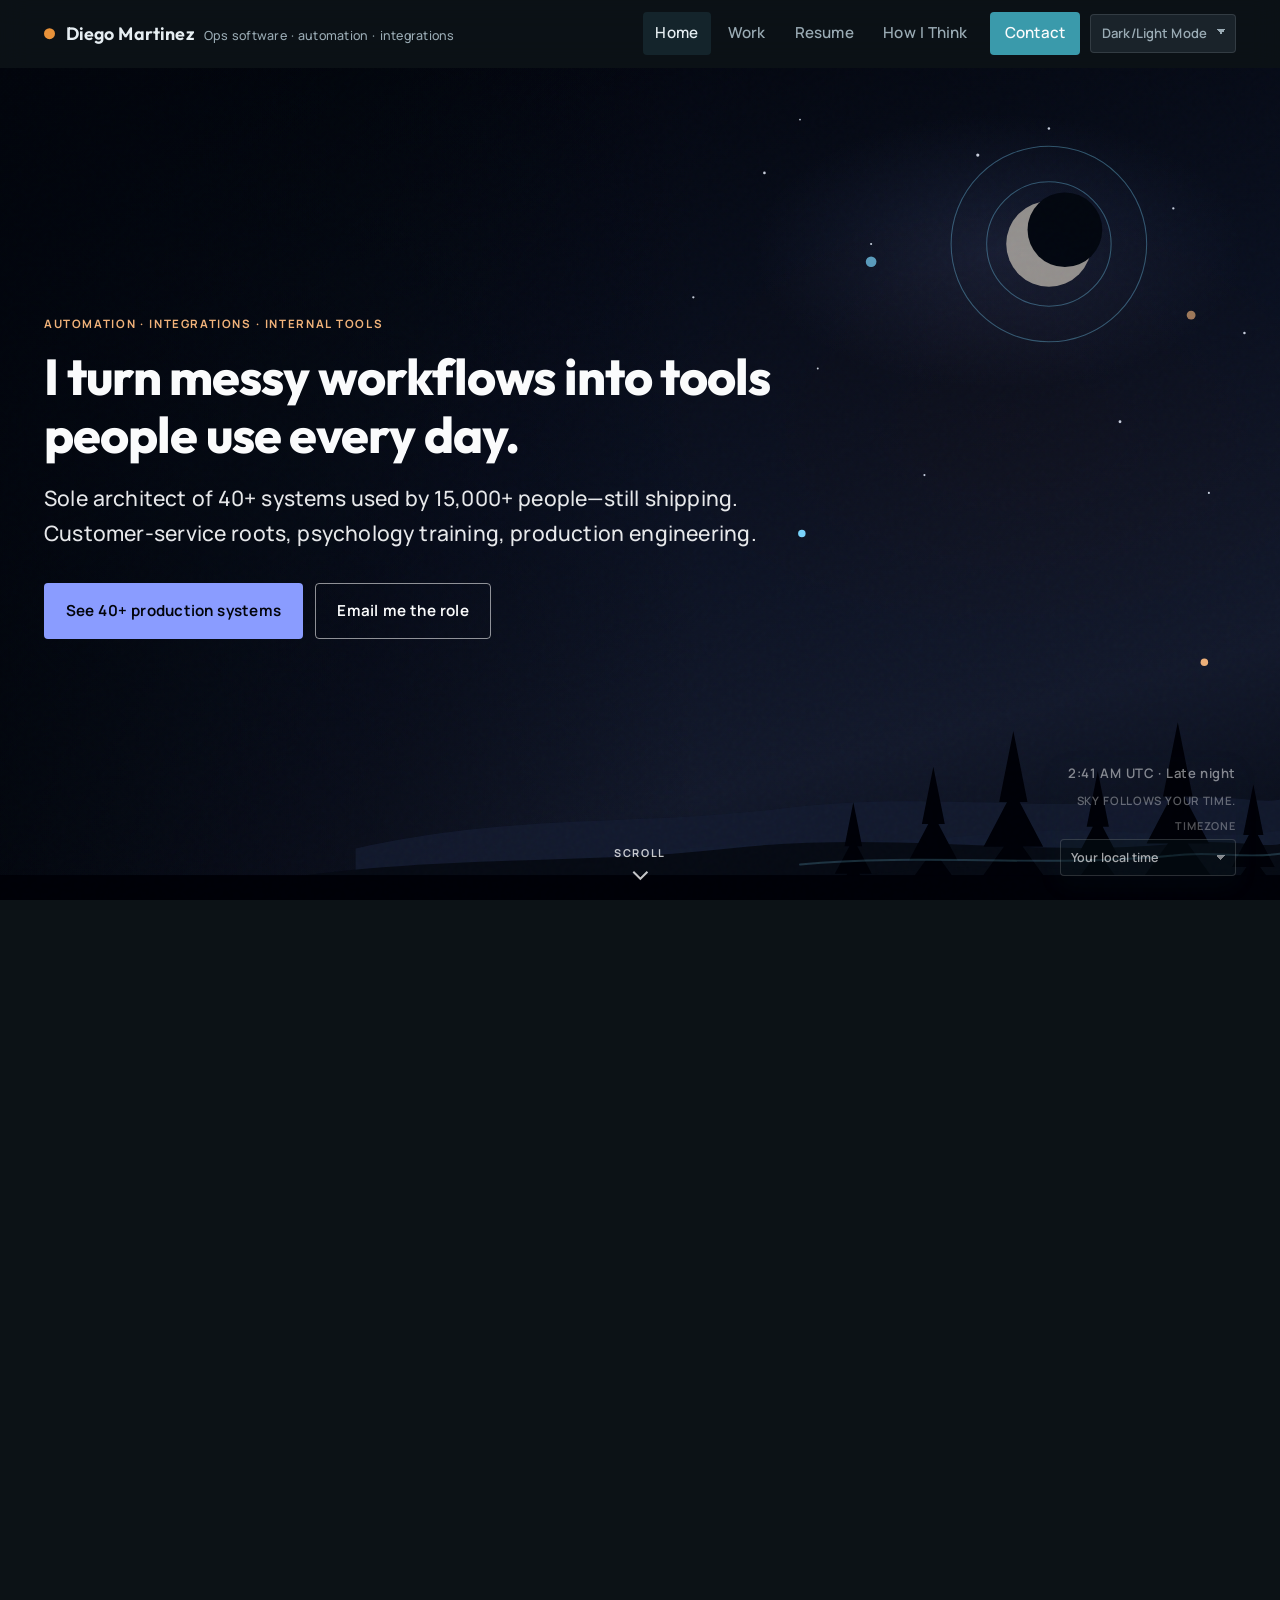
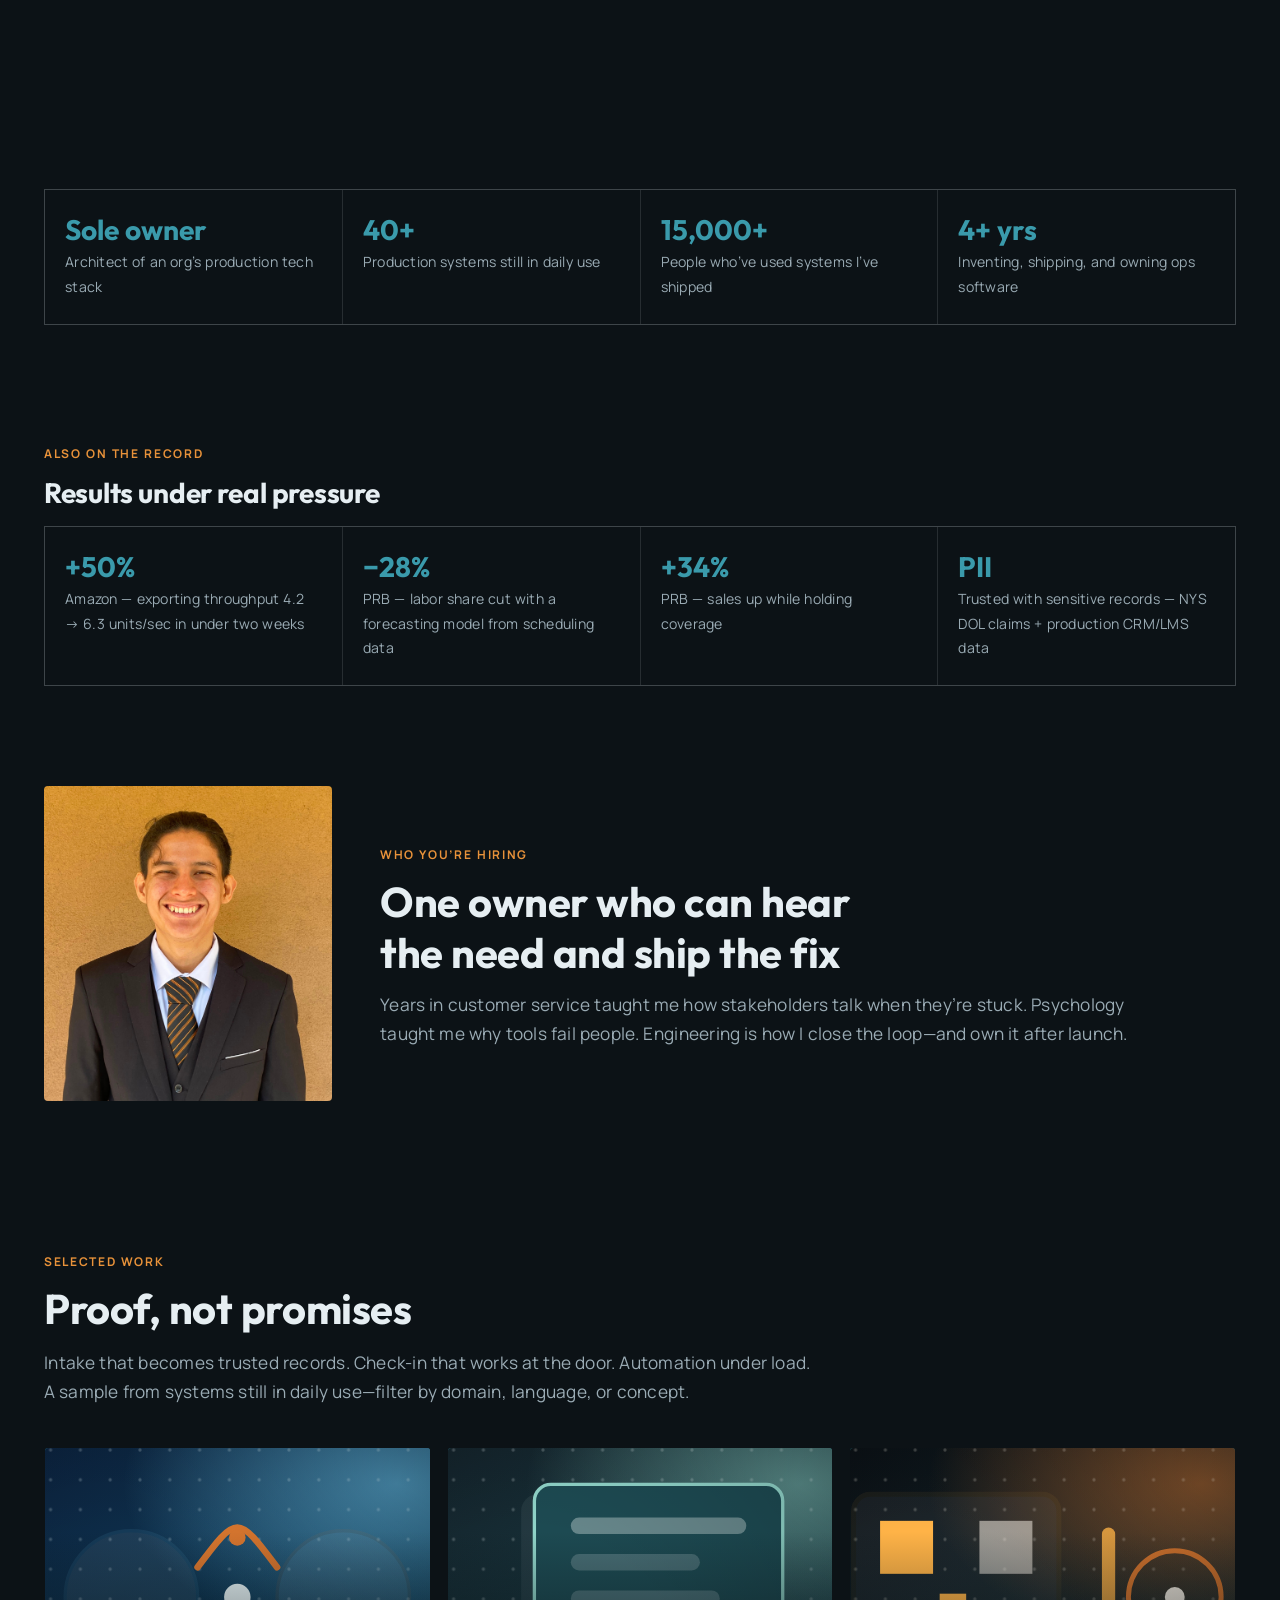
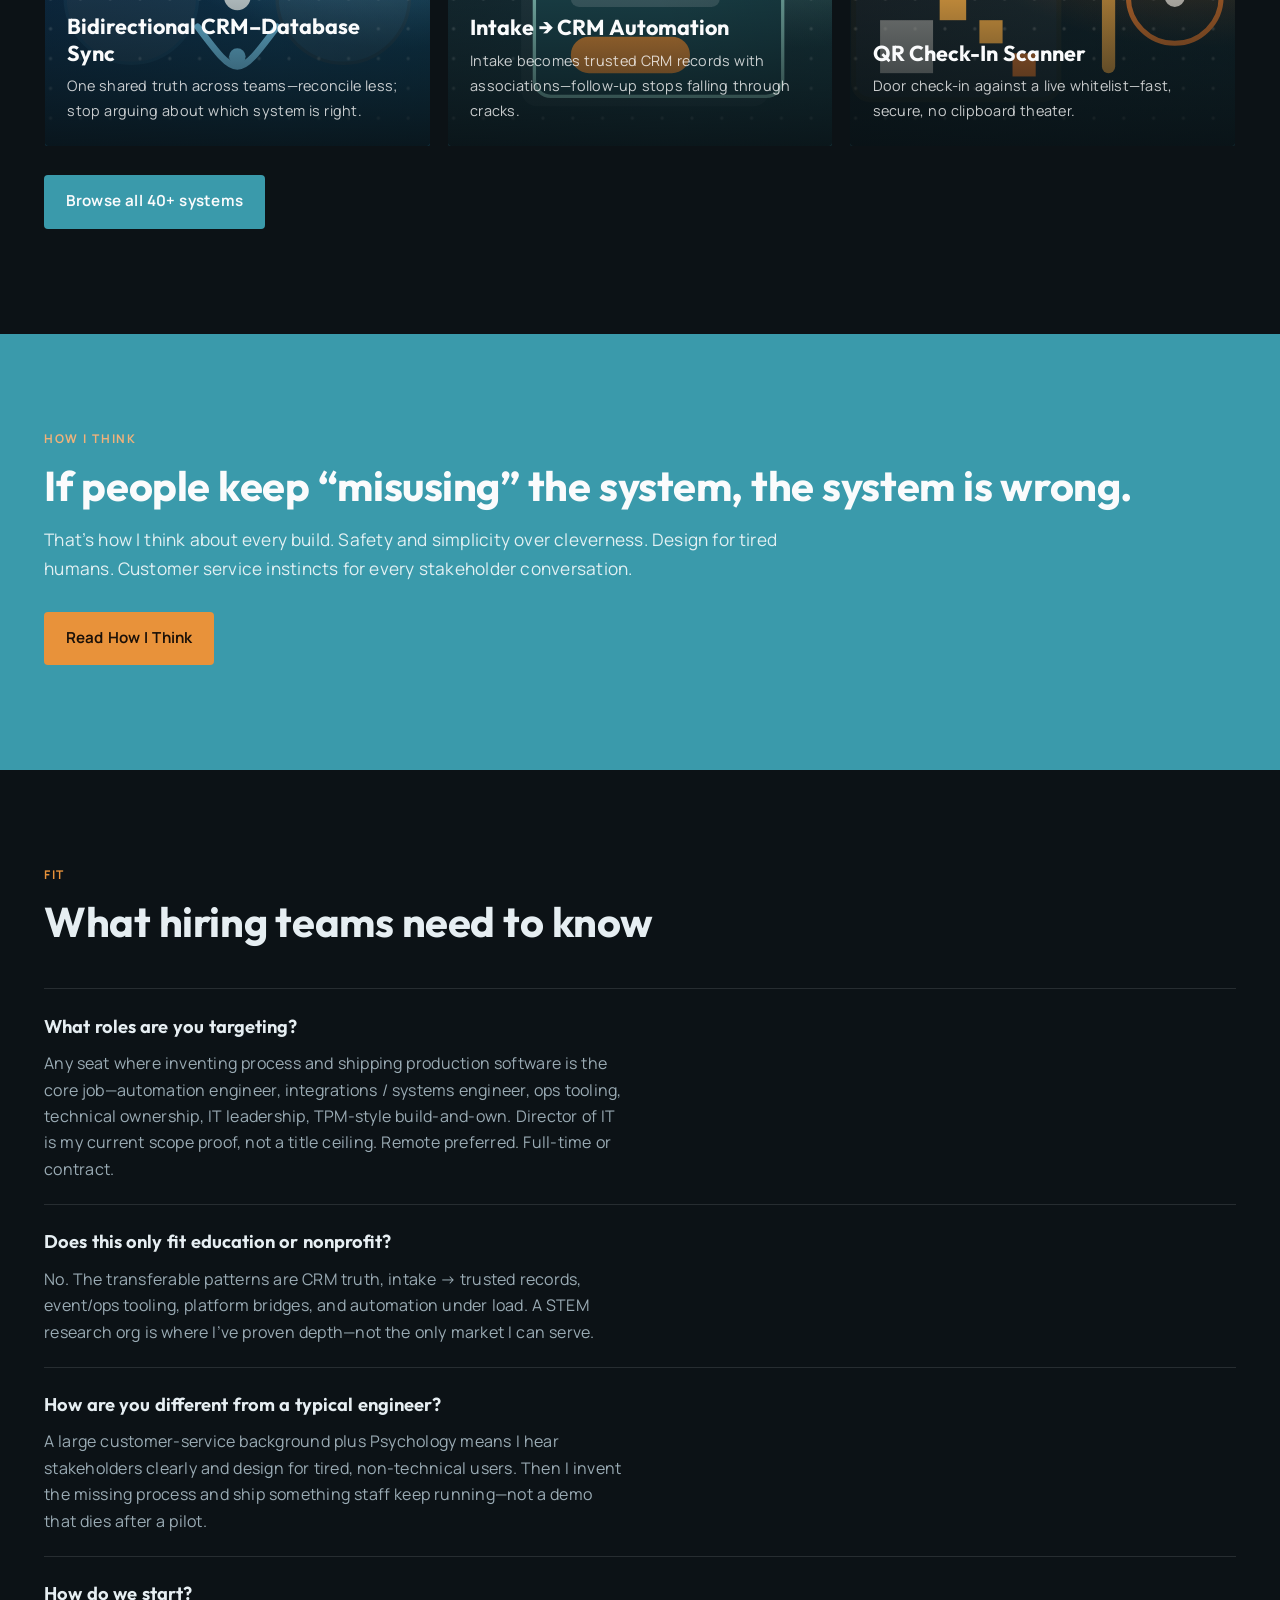
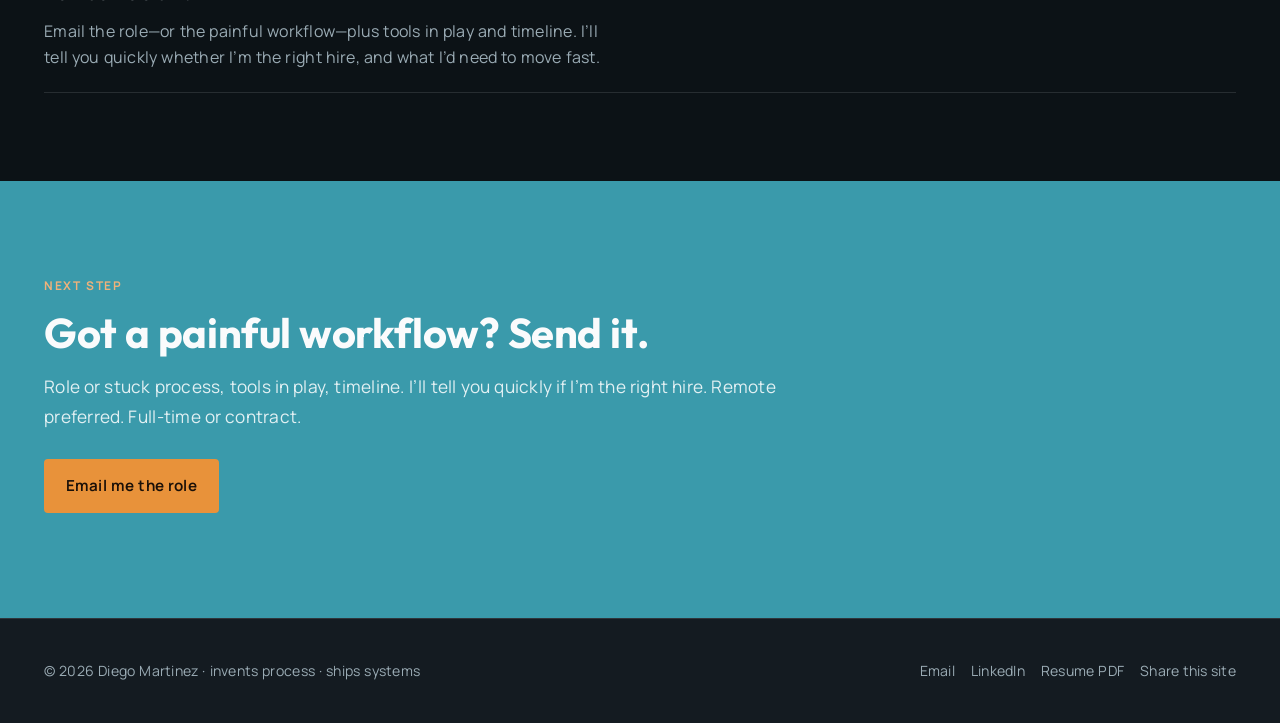
==== commit 51ad84a6: "V 1" ====
--- a/index.html
+++ b/index.html
@@ -63,6 +63,7 @@
       rel="stylesheet"
     />
     <link rel="stylesheet" href="css/styles.css?v=49" />
+    <script src="js/posthog.js?v=1"></script>
   </head>
   <body>
     <header class="site-header">
